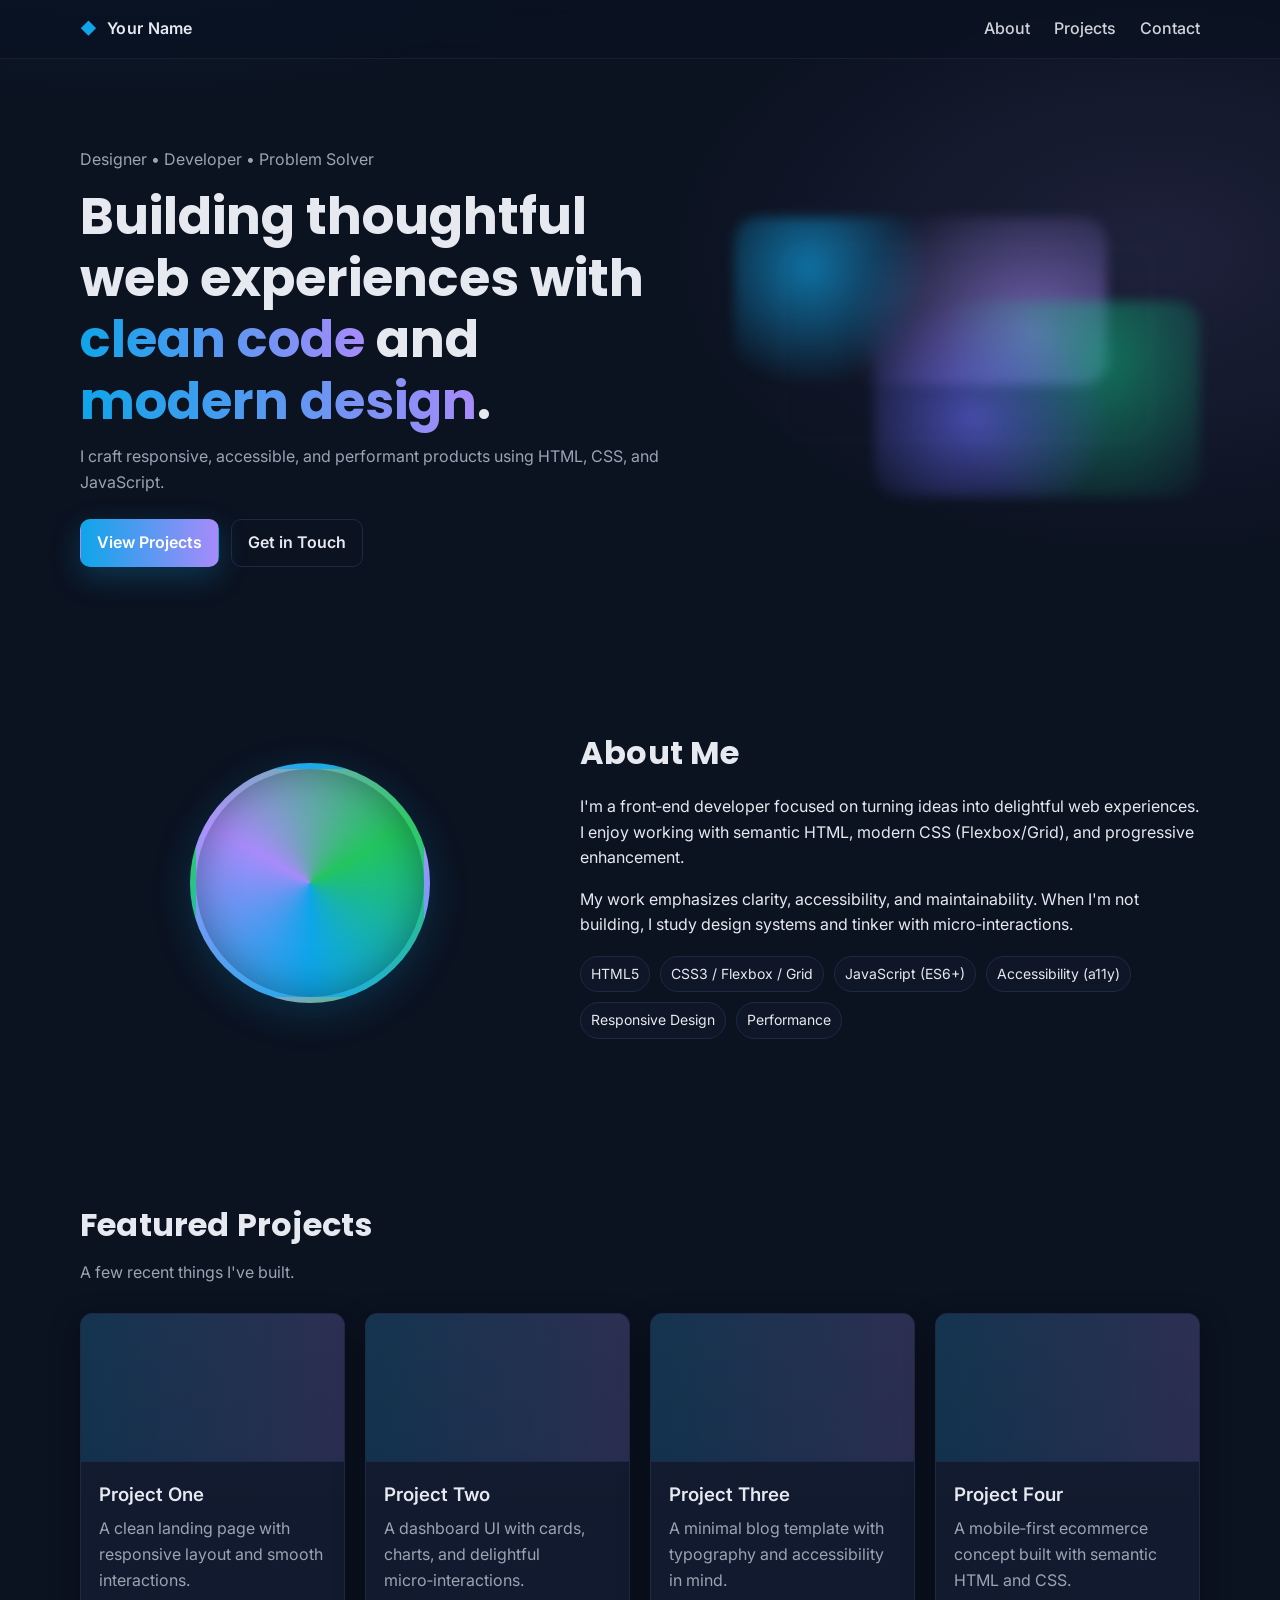
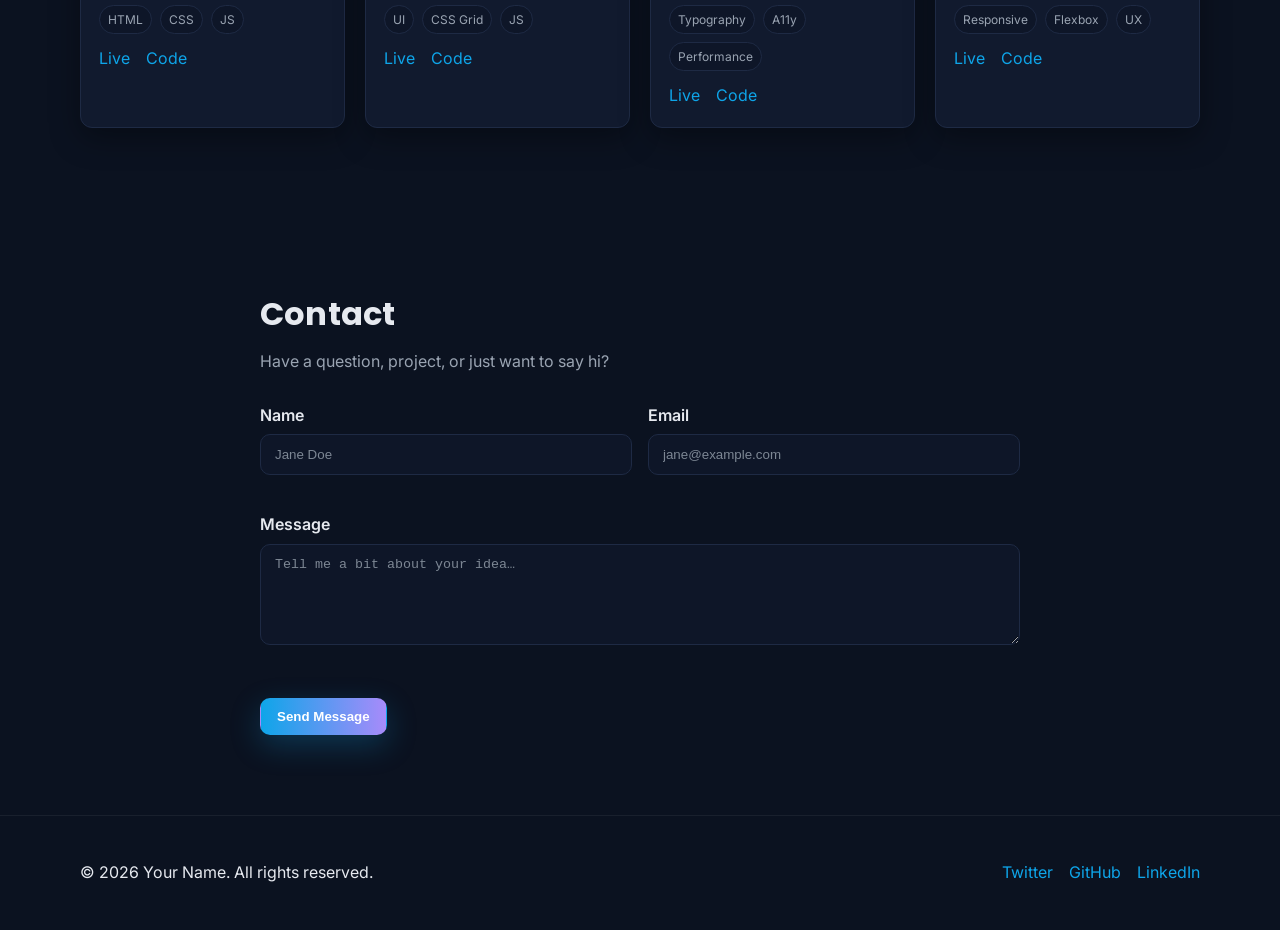
==== index.html @ e736ab3b "Create responsive portfolio website with HTML, CSS, and JavaScript Co-authored-by: rohithkumar5413 <" ====
<!DOCTYPE html>
<html lang="en">
<head>
  <meta charset="utf-8" />
  <meta name="viewport" content="width=device-width, initial-scale=1" />
  <meta name="description" content="Modern responsive portfolio website" />
  <meta name="theme-color" content="#0ea5e9" />
  <title>My Portfolio</title>
  
  <!-- Google Fonts -->
  <link rel="preconnect" href="https://fonts.googleapis.com">
  <link rel="preconnect" href="https://fonts.gstatic.com" crossorigin>
  <link href="https://fonts.googleapis.com/css2?family=Inter:wght@400;500;600;700&family=Poppins:wght@600;700&display=swap" rel="stylesheet">

  <link rel="stylesheet" href="./styles.css" />
</head>
<body>
  <a class="skip-link" href="#main">Skip to content</a>

  <header class="site-header" id="top">
    <div class="container nav-container">
      <a href="#top" class="brand" aria-label="Homepage">
        <span class="brand-mark" aria-hidden="true">◆</span>
        <span class="brand-text">Your Name</span>
      </a>

      <button class="nav-toggle" aria-controls="primary-navigation" aria-expanded="false" aria-label="Toggle navigation">
        <span class="bar" aria-hidden="true"></span>
        <span class="bar" aria-hidden="true"></span>
        <span class="bar" aria-hidden="true"></span>
      </button>

      <nav class="primary-nav" aria-label="Primary" id="primary-navigation">
        <ul class="nav-links">
          <li><a href="#about">About</a></li>
          <li><a href="#projects">Projects</a></li>
          <li><a href="#contact">Contact</a></li>
        </ul>
      </nav>
    </div>
  </header>

  <main id="main">
    <!-- Hero -->
    <section class="section hero" id="hero">
      <div class="container hero-inner">
        <div class="hero-content">
          <p class="eyebrow">Designer • Developer • Problem Solver</p>
          <h1 class="hero-title">
            Building thoughtful web experiences with
            <span class="accent">clean code</span> and
            <span class="accent">modern design</span>.
          </h1>
          <p class="hero-subtitle">I craft responsive, accessible, and performant products using HTML, CSS, and JavaScript.</p>
          <div class="hero-cta">
            <a class="btn btn-primary" href="#projects">View Projects</a>
            <a class="btn btn-ghost" href="#contact">Get in Touch</a>
          </div>
        </div>
        <div class="hero-media" aria-hidden="true">
          <div class="shape shape-a"></div>
          <div class="shape shape-b"></div>
          <div class="shape shape-c"></div>
        </div>
      </div>
    </section>

    <!-- About -->
    <section class="section" id="about">
      <div class="container split">
        <div class="about-media" aria-hidden="true">
          <div class="avatar"></div>
        </div>
        <div class="about-content">
          <h2 class="section-title">About Me</h2>
          <p>
            I'm a front‑end developer focused on turning ideas into delightful web
            experiences. I enjoy working with semantic HTML, modern CSS (Flexbox/Grid),
            and progressive enhancement.
          </p>
          <p>
            My work emphasizes clarity, accessibility, and maintainability. When I'm not
            building, I study design systems and tinker with micro‑interactions.
          </p>
          <ul class="skills">
            <li>HTML5</li>
            <li>CSS3 / Flexbox / Grid</li>
            <li>JavaScript (ES6+)</li>
            <li>Accessibility (a11y)</li>
            <li>Responsive Design</li>
            <li>Performance</li>
          </ul>
        </div>
      </div>
    </section>

    <!-- Projects -->
    <section class="section" id="projects">
      <div class="container">
        <h2 class="section-title">Featured Projects</h2>
        <p class="section-lead">A few recent things I've built.</p>
        <div class="projects-grid">
          <article class="card">
            <div class="card-media"></div>
            <div class="card-body">
              <h3 class="card-title">Project One</h3>
              <p class="card-text">A clean landing page with responsive layout and smooth interactions.</p>
              <div class="card-tags">
                <span>HTML</span><span>CSS</span><span>JS</span>
              </div>
              <div class="card-actions">
                <a href="#" class="text-link" aria-label="Project One live demo">Live</a>
                <a href="#" class="text-link" aria-label="Project One source code">Code</a>
              </div>
            </div>
          </article>

          <article class="card">
            <div class="card-media"></div>
            <div class="card-body">
              <h3 class="card-title">Project Two</h3>
              <p class="card-text">A dashboard UI with cards, charts, and delightful micro‑interactions.</p>
              <div class="card-tags">
                <span>UI</span><span>CSS Grid</span><span>JS</span>
              </div>
              <div class="card-actions">
                <a href="#" class="text-link" aria-label="Project Two live demo">Live</a>
                <a href="#" class="text-link" aria-label="Project Two source code">Code</a>
              </div>
            </div>
          </article>

          <article class="card">
            <div class="card-media"></div>
            <div class="card-body">
              <h3 class="card-title">Project Three</h3>
              <p class="card-text">A minimal blog template with typography and accessibility in mind.</p>
              <div class="card-tags">
                <span>Typography</span><span>A11y</span><span>Performance</span>
              </div>
              <div class="card-actions">
                <a href="#" class="text-link" aria-label="Project Three live demo">Live</a>
                <a href="#" class="text-link" aria-label="Project Three source code">Code</a>
              </div>
            </div>
          </article>

          <article class="card">
            <div class="card-media"></div>
            <div class="card-body">
              <h3 class="card-title">Project Four</h3>
              <p class="card-text">A mobile‑first ecommerce concept built with semantic HTML and CSS.</p>
              <div class="card-tags">
                <span>Responsive</span><span>Flexbox</span><span>UX</span>
              </div>
              <div class="card-actions">
                <a href="#" class="text-link" aria-label="Project Four live demo">Live</a>
                <a href="#" class="text-link" aria-label="Project Four source code">Code</a>
              </div>
            </div>
          </article>
        </div>
      </div>
    </section>

    <!-- Contact -->
    <section class="section" id="contact">
      <div class="container narrow">
        <h2 class="section-title">Contact</h2>
        <p class="section-lead">Have a question, project, or just want to say hi?</p>
        <form id="contact-form" novalidate>
          <div class="form-grid">
            <div class="form-field">
              <label for="name">Name</label>
              <input id="name" name="name" type="text" placeholder="Jane Doe" autocomplete="name" required />
              <p class="input-hint" data-for="name"></p>
            </div>
            <div class="form-field">
              <label for="email">Email</label>
              <input id="email" name="email" type="email" placeholder="jane@example.com" autocomplete="email" required />
              <p class="input-hint" data-for="email"></p>
            </div>
          </div>
          <div class="form-field">
            <label for="message">Message</label>
            <textarea id="message" name="message" rows="5" placeholder="Tell me a bit about your idea…" required></textarea>
            <p class="input-hint" data-for="message"></p>
          </div>
          <div class="form-actions">
            <button class="btn btn-primary" type="submit">Send Message</button>
            <span class="form-status" role="status" aria-live="polite"></span>
          </div>
        </form>
      </div>
    </section>
  </main>

  <footer class="site-footer">
    <div class="container footer-inner">
      <p>© <span id="year"></span> Your Name. All rights reserved.</p>
      <div class="social">
        <a href="#" aria-label="Twitter" class="text-link">Twitter</a>
        <a href="#" aria-label="GitHub" class="text-link">GitHub</a>
        <a href="#" aria-label="LinkedIn" class="text-link">LinkedIn</a>
      </div>
    </div>
  </footer>

  <script src="./script.js"></script>
</body>
</html>
---- styles.css ----
:root {
  --bg: #0b1220;
  --panel: #0e1628;
  --text: #e6e9ef;
  --muted: #9aa4b2;
  --accent: #0ea5e9;
  --accent-2: #a78bfa;
  --ring: rgba(14, 165, 233, 0.55);
  --card: #111a2e;
  --border: #1e2a44;
  --radius: 12px;
  --shadow: 0 10px 30px rgba(0, 0, 0, 0.35);
}

* {
  box-sizing: border-box;
}

html, body {
  margin: 0;
  padding: 0;
}

html {
  scroll-behavior: smooth;
}

body {
  font-family: "Inter", system-ui, -apple-system, Segoe UI, Roboto, Ubuntu, Cantarell, Noto Sans, Helvetica, Arial, "Apple Color Emoji", "Segoe UI Emoji";
  color: var(--text);
  background: radial-gradient(1200px 600px at 10% -10%, rgba(14,165,233,0.15), transparent 60%),
              radial-gradient(800px 500px at 90% 10%, rgba(167,139,250,0.12), transparent 60%),
              var(--bg);
  line-height: 1.6;
  -webkit-font-smoothing: antialiased;
  -moz-osx-font-smoothing: grayscale;
}

img, svg, video {
  max-width: 100%;
  height: auto;
  display: block;
}

.container {
  width: min(1120px, 92%);
  margin-inline: auto;
}

.narrow {
  width: min(760px, 92%);
}

.section {
  padding: 80px 0;
}

.section-title {
  font-family: "Poppins", system-ui, -apple-system, Segoe UI, Roboto, Ubuntu, Cantarell, Noto Sans, Helvetica, Arial;
  font-weight: 700;
  letter-spacing: 0.2px;
  font-size: clamp(1.5rem, 1.2rem + 1vw, 2rem);
  margin: 0 0 10px 0;
}

.section-lead {
  color: var(--muted);
  margin: 0 0 28px 0;
}

/* Accessibility helpers */
.skip-link {
  position: absolute;
  left: -9999px;
  top: auto;
  width: 1px;
  height: 1px;
  overflow: hidden;
}
.skip-link:focus {
  position: fixed;
  left: 20px;
  top: 20px;
  width: auto;
  height: auto;
  padding: 10px 14px;
  background: var(--panel);
  color: var(--text);
  border: 1px solid var(--border);
  border-radius: 8px;
  box-shadow: var(--shadow);
  z-index: 1000;
}

/* Header / Nav */
.site-header {
  position: sticky;
  top: 0;
  z-index: 999;
  backdrop-filter: saturate(1.2) blur(8px);
  background: rgba(11, 18, 32, 0.7);
  border-bottom: 1px solid rgba(255,255,255,0.06);
}

.nav-container {
  display: flex;
  align-items: center;
  justify-content: space-between;
  padding: 16px 0;
}

.brand {
  display: inline-flex;
  align-items: center;
  gap: 10px;
  color: var(--text);
  text-decoration: none;
  font-weight: 600;
}

.brand-mark {
  color: var(--accent);
}

.brand-text {
  letter-spacing: 0.3px;
}

.primary-nav {
  display: contents; /* keep UL semantics but control with media query */
}

.nav-links {
  display: flex;
  gap: 24px;
  list-style: none;
  margin: 0;
  padding: 0;
}

.nav-links a {
  color: var(--text);
  text-decoration: none;
  font-weight: 500;
  opacity: 0.9;
}

.nav-links a:hover,
.nav-links a:focus {
  color: white;
}

.nav-toggle {
  display: none;
  width: 42px;
  height: 42px;
  border-radius: 10px;
  border: 1px solid var(--border);
  background: var(--panel);
  color: var(--text);
  align-items: center;
  justify-content: center;
  padding: 10px;
}

.nav-toggle .bar {
  display: block;
  width: 100%;
  height: 2px;
  background: var(--text);
  margin: 4px 0;
  border-radius: 2px;
}

/* Hero */
.hero {
  padding-top: 88px;
}

.hero-inner {
  display: flex;
  align-items: center;
  justify-content: space-between;
  gap: 48px;
}

.hero-content {
  flex: 1 1 560px;
}

.eyebrow {
  color: var(--muted);
  margin: 0 0 14px 0;
}

.hero-title {
  font-family: "Poppins", system-ui, -apple-system, Segoe UI, Roboto, Ubuntu, Cantarell, Noto Sans, Helvetica, Arial;
  font-weight: 700;
  line-height: 1.2;
  font-size: clamp(2rem, 1.4rem + 2.4vw, 3.2rem);
  margin: 0 0 12px 0;
}

.accent {
  background: linear-gradient(90deg, var(--accent), var(--accent-2));
  -webkit-background-clip: text;
  background-clip: text;
  color: transparent;
}

.hero-subtitle {
  color: var(--muted);
  margin: 0 0 24px 0;
}

.hero-cta {
  display: flex;
  gap: 12px;
  flex-wrap: wrap;
}

.hero-media {
  flex: 1 1 420px;
  min-height: 280px;
  position: relative;
}

.shape {
  position: absolute;
  border-radius: 24px;
  filter: blur(6px);
  opacity: 0.9;
}

.shape-a {
  inset: 0 20% 40% 0;
  background: radial-gradient(120px 120px at 20% 30%, rgba(14,165,233,0.7), transparent),
              radial-gradient(180px 160px at 80% 70%, rgba(167,139,250,0.7), transparent);
}

.shape-b {
  inset: 30% 0 0 30%;
  background: radial-gradient(140px 120px at 30% 60%, rgba(99,102,241,0.7), transparent),
              radial-gradient(160px 180px at 70% 30%, rgba(16,185,129,0.6), transparent);
}

.shape-c {
  inset: 10% 10% 20% 10%;
  border: 2px solid rgba(255,255,255,0.06);
}

/* Split layout */
.split {
  display: flex;
  align-items: center;
  gap: 40px;
}

.about-media {
  flex: 1 1 360px;
}

.about-content {
  flex: 1 1 520px;
}

.avatar {
  width: 240px;
  height: 240px;
  border-radius: 50%;
  margin: 0 auto;
  background: conic-gradient(from 180deg at 50% 50%, var(--accent) 0deg, var(--accent-2) 120deg, #22c55e 240deg, var(--accent) 360deg);
  box-shadow: 0 10px 40px rgba(14,165,233,0.2), inset 0 0 40px rgba(0,0,0,0.35);
  border: 6px solid rgba(255,255,255,0.06);
}

.skills {
  display: flex;
  gap: 10px;
  flex-wrap: wrap;
  list-style: none;
  padding: 0;
  margin: 18px 0 0 0;
}

.skills li {
  padding: 6px 10px;
  border-radius: 999px;
  border: 1px solid var(--border);
  background: var(--panel);
  color: var(--text);
  font-size: 14px;
}

/* Projects */
.projects-grid {
  display: grid;
  grid-template-columns: repeat(auto-fit, minmax(260px, 1fr));
  gap: 20px;
}

.card {
  background: linear-gradient(180deg, rgba(255,255,255,0.02), transparent 50%), var(--card);
  border: 1px solid var(--border);
  border-radius: var(--radius);
  overflow: hidden;
  box-shadow: var(--shadow);
  transition: transform 160ms ease, box-shadow 160ms ease, border-color 160ms ease;
}

.card:hover {
  transform: translateY(-4px);
  border-color: rgba(255,255,255,0.16);
  box-shadow: 0 14px 40px rgba(0,0,0,0.45);
}

.card-media {
  aspect-ratio: 16 / 9;
  background: linear-gradient(90deg, rgba(14,165,233,0.16), rgba(167,139,250,0.16));
  border-bottom: 1px solid var(--border);
}

.card-body {
  padding: 18px;
}

.card-title {
  margin: 0 0 6px 0;
  font-weight: 600;
}

.card-text {
  margin: 0 0 12px 0;
  color: var(--muted);
}

.card-tags {
  display: flex;
  gap: 8px;
  flex-wrap: wrap;
  margin-bottom: 12px;
}

.card-tags span {
  background: var(--panel);
  border: 1px solid var(--border);
  border-radius: 999px;
  padding: 4px 8px;
  font-size: 12px;
  color: var(--muted);
}

.card-actions {
  display: flex;
  gap: 16px;
}

/* Buttons / Links */
.btn {
  display: inline-flex;
  align-items: center;
  justify-content: center;
  gap: 8px;
  padding: 10px 16px;
  border-radius: 10px;
  text-decoration: none;
  font-weight: 600;
  border: 1px solid transparent;
}

.btn-primary {
  color: white;
  background: linear-gradient(90deg, var(--accent), var(--accent-2));
  box-shadow: 0 10px 30px rgba(14,165,233,0.25);
}

.btn-primary:hover,
.btn-primary:focus {
  filter: brightness(1.08);
}

.btn-ghost {
  color: var(--text);
  background: transparent;
  border-color: var(--border);
}

.btn-ghost:hover,
.btn-ghost:focus {
  border-color: rgba(255,255,255,0.18);
}

.text-link {
  color: var(--accent);
  text-decoration: none;
}

.text-link:hover,
.text-link:focus {
  text-decoration: underline;
}

/* Contact form */
.form-grid {
  display: grid;
  grid-template-columns: 1fr 1fr;
  gap: 16px;
}

.form-field {
  display: flex;
  flex-direction: column;
}

label {
  font-weight: 600;
  margin-bottom: 6px;
}

input, textarea {
  background: var(--panel);
  color: var(--text);
  border: 1px solid var(--border);
  border-radius: 10px;
  padding: 12px 14px;
  outline: none;
}

input::placeholder, textarea::placeholder {
  color: #7d8794;
}

input:focus, textarea:focus {
  border-color: var(--ring);
  box-shadow: 0 0 0 3px var(--ring);
}

.input-hint {
  min-height: 18px;
  margin-top: 6px;
  font-size: 13px;
  color: #ef9a9a;
}

.form-actions {
  display: flex;
  align-items: center;
  gap: 14px;
  margin-top: 16px;
}

.form-status {
  min-height: 22px;
  color: var(--muted);
}

/* Footer */
.site-footer {
  border-top: 1px solid rgba(255,255,255,0.06);
  padding: 28px 0;
}

.footer-inner {
  display: flex;
  align-items: center;
  justify-content: space-between;
}

.social {
  display: flex;
  gap: 16px;
}

/* Responsive */
@media (max-width: 960px) {
  .hero-inner {
    flex-direction: column-reverse;
    text-align: center;
  }
  .hero-cta {
    justify-content: center;
  }
  .split {
    flex-direction: column;
  }
}

@media (max-width: 760px) {
  .nav-toggle {
    display: inline-flex;
  }

  .primary-nav {
    position: fixed;
    inset: 64px 12px auto 12px;
    background: var(--panel);
    border: 1px solid var(--border);
    border-radius: 12px;
    box-shadow: var(--shadow);
    transform-origin: top right;
    transform: scale(0.98);
    opacity: 0;
    visibility: hidden;
    transition: opacity 140ms ease, transform 140ms ease, visibility 140ms ease;
  }

  .primary-nav.open {
    opacity: 1;
    visibility: visible;
    transform: scale(1);
  }

  .nav-links {
    flex-direction: column;
    padding: 12px;
  }

  .form-grid {
    grid-template-columns: 1fr;
  }

  .footer-inner {
    flex-direction: column;
    gap: 10px;
    text-align: center;
  }
}
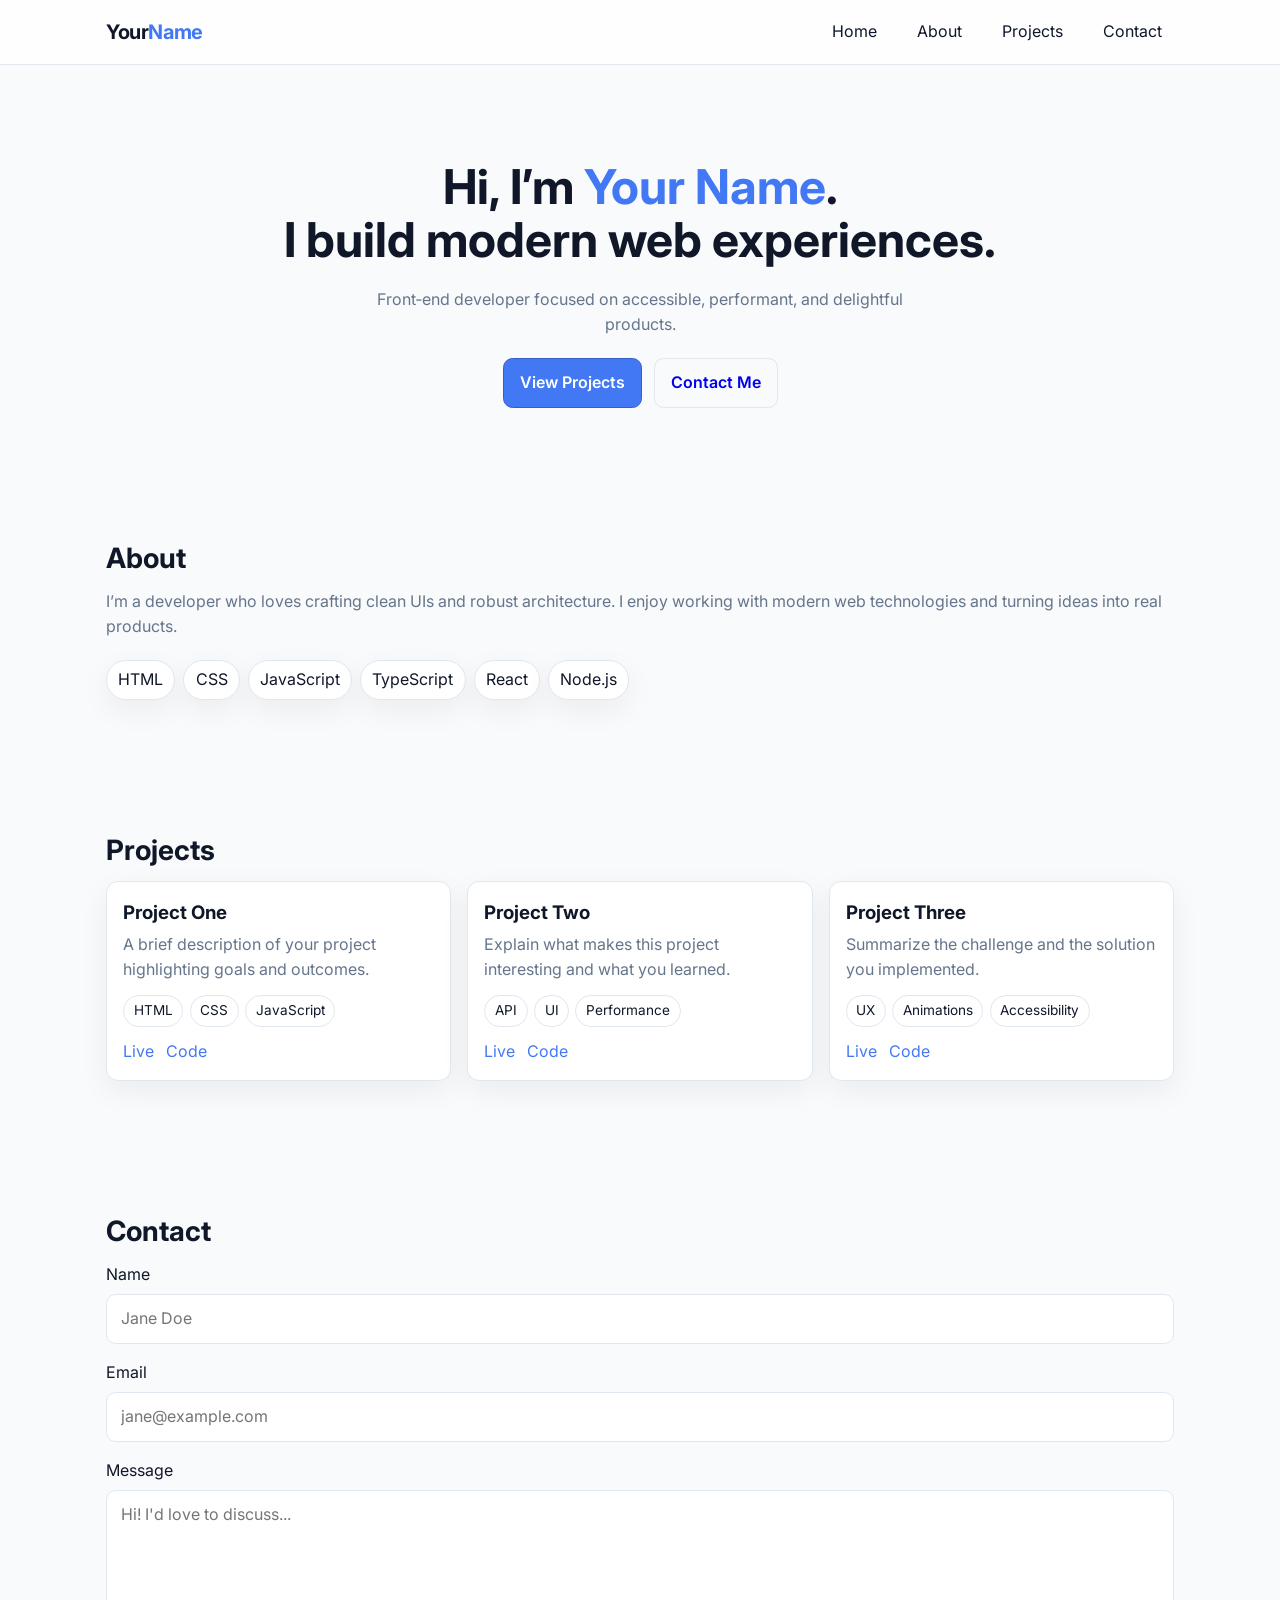
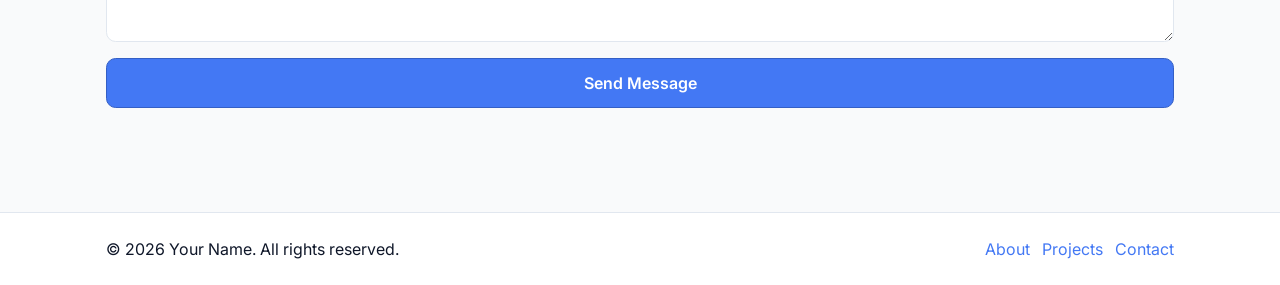
==== commit e9ce3d9c: "Create initial portfolio website with responsive design and interactive features Co-authored-by: roh" ====
--- a/index.html
+++ b/index.html
@@ -1,195 +1,137 @@
 <!DOCTYPE html>
 <html lang="en">
 <head>
-  <meta charset="utf-8" />
-  <meta name="viewport" content="width=device-width, initial-scale=1" />
-  <meta name="description" content="Modern responsive portfolio website" />
-  <meta name="theme-color" content="#0ea5e9" />
-  <title>My Portfolio</title>
-  
-  <!-- Google Fonts -->
+  <meta charset="utf-8">
+  <meta name="viewport" content="width=device-width, initial-scale=1">
+  <meta name="description" content="Personal portfolio of Your Name — web developer/designer. Projects, about, and contact.">
+  <title>Your Name — Portfolio</title>
   <link rel="preconnect" href="https://fonts.googleapis.com">
   <link rel="preconnect" href="https://fonts.gstatic.com" crossorigin>
-  <link href="https://fonts.googleapis.com/css2?family=Inter:wght@400;500;600;700&family=Poppins:wght@600;700&display=swap" rel="stylesheet">
-
-  <link rel="stylesheet" href="./styles.css" />
+  <link href="https://fonts.googleapis.com/css2?family=Inter:wght@400;500;600;700&display=swap" rel="stylesheet">
+  <link rel="stylesheet" href="./styles.css">
 </head>
 <body>
-  <a class="skip-link" href="#main">Skip to content</a>
+  <a class="skip-link" href="#home">Skip to content</a>
 
-  <header class="site-header" id="top">
-    <div class="container nav-container">
-      <a href="#top" class="brand" aria-label="Homepage">
-        <span class="brand-mark" aria-hidden="true">◆</span>
-        <span class="brand-text">Your Name</span>
-      </a>
+  <header class="site-header">
+    <div class="container header-inner">
+      <a href="#home" class="brand">Your<span>Name</span></a>
 
-      <button class="nav-toggle" aria-controls="primary-navigation" aria-expanded="false" aria-label="Toggle navigation">
-        <span class="bar" aria-hidden="true"></span>
-        <span class="bar" aria-hidden="true"></span>
-        <span class="bar" aria-hidden="true"></span>
+      <button class="menu-toggle" aria-controls="site-nav" aria-expanded="false" aria-label="Toggle navigation">
+        <span class="menu-icon">☰</span>
       </button>
 
-      <nav class="primary-nav" aria-label="Primary" id="primary-navigation">
-        <ul class="nav-links">
-          <li><a href="#about">About</a></li>
-          <li><a href="#projects">Projects</a></li>
-          <li><a href="#contact">Contact</a></li>
+      <nav id="site-nav" class="site-nav" aria-label="Primary">
+        <ul class="nav-list">
+          <li><a class="nav-link" href="#home">Home</a></li>
+          <li><a class="nav-link" href="#about">About</a></li>
+          <li><a class="nav-link" href="#projects">Projects</a></li>
+          <li><a class="nav-link" href="#contact">Contact</a></li>
         </ul>
       </nav>
     </div>
   </header>
 
-  <main id="main">
-    <!-- Hero -->
-    <section class="section hero" id="hero">
+  <main id="home">
+    <section class="hero" aria-labelledby="hero-title">
       <div class="container hero-inner">
-        <div class="hero-content">
-          <p class="eyebrow">Designer • Developer • Problem Solver</p>
-          <h1 class="hero-title">
-            Building thoughtful web experiences with
-            <span class="accent">clean code</span> and
-            <span class="accent">modern design</span>.
-          </h1>
-          <p class="hero-subtitle">I craft responsive, accessible, and performant products using HTML, CSS, and JavaScript.</p>
-          <div class="hero-cta">
-            <a class="btn btn-primary" href="#projects">View Projects</a>
-            <a class="btn btn-ghost" href="#contact">Get in Touch</a>
-          </div>
-        </div>
-        <div class="hero-media" aria-hidden="true">
-          <div class="shape shape-a"></div>
-          <div class="shape shape-b"></div>
-          <div class="shape shape-c"></div>
+        <h1 id="hero-title" class="hero-title">Hi, I’m <span class="accent">Your Name</span>.<br> I build modern web experiences.</h1>
+        <p class="hero-subtitle">Front‑end developer focused on accessible, performant, and delightful products.</p>
+        <div class="hero-actions">
+          <a class="btn btn-primary" href="#projects">View Projects</a>
+          <a class="btn btn-ghost" href="#contact">Contact Me</a>
         </div>
       </div>
     </section>
 
-    <!-- About -->
-    <section class="section" id="about">
-      <div class="container split">
-        <div class="about-media" aria-hidden="true">
-          <div class="avatar"></div>
-        </div>
-        <div class="about-content">
-          <h2 class="section-title">About Me</h2>
-          <p>
-            I'm a front‑end developer focused on turning ideas into delightful web
-            experiences. I enjoy working with semantic HTML, modern CSS (Flexbox/Grid),
-            and progressive enhancement.
-          </p>
-          <p>
-            My work emphasizes clarity, accessibility, and maintainability. When I'm not
-            building, I study design systems and tinker with micro‑interactions.
-          </p>
-          <ul class="skills">
-            <li>HTML5</li>
-            <li>CSS3 / Flexbox / Grid</li>
-            <li>JavaScript (ES6+)</li>
-            <li>Accessibility (a11y)</li>
-            <li>Responsive Design</li>
-            <li>Performance</li>
-          </ul>
-        </div>
+    <section id="about" class="section" aria-labelledby="about-title">
+      <div class="container">
+        <h2 id="about-title" class="section-title">About</h2>
+        <p class="section-text">I’m a developer who loves crafting clean UIs and robust architecture. I enjoy working with modern web technologies and turning ideas into real products.</p>
+        <ul class="skills-list">
+          <li class="chip">HTML</li>
+          <li class="chip">CSS</li>
+          <li class="chip">JavaScript</li>
+          <li class="chip">TypeScript</li>
+          <li class="chip">React</li>
+          <li class="chip">Node.js</li>
+        </ul>
       </div>
     </section>
 
-    <!-- Projects -->
-    <section class="section" id="projects">
+    <section id="projects" class="section" aria-labelledby="projects-title">
       <div class="container">
-        <h2 class="section-title">Featured Projects</h2>
-        <p class="section-lead">A few recent things I've built.</p>
-        <div class="projects-grid">
-          <article class="card">
-            <div class="card-media"></div>
-            <div class="card-body">
-              <h3 class="card-title">Project One</h3>
-              <p class="card-text">A clean landing page with responsive layout and smooth interactions.</p>
-              <div class="card-tags">
-                <span>HTML</span><span>CSS</span><span>JS</span>
-              </div>
-              <div class="card-actions">
-                <a href="#" class="text-link" aria-label="Project One live demo">Live</a>
-                <a href="#" class="text-link" aria-label="Project One source code">Code</a>
-              </div>
+        <h2 id="projects-title" class="section-title">Projects</h2>
+        <div class="projects">
+          <article class="project-card">
+            <div class="project-body">
+              <h3 class="project-title">Project One</h3>
+              <p class="project-desc">A brief description of your project highlighting goals and outcomes.</p>
+              <ul class="project-tags">
+                <li>HTML</li>
+                <li>CSS</li>
+                <li>JavaScript</li>
+              </ul>
+            </div>
+            <div class="project-actions">
+              <a class="link" href="#" target="_blank" rel="noopener">Live</a>
+              <a class="link" href="#" target="_blank" rel="noopener">Code</a>
             </div>
           </article>
 
-          <article class="card">
-            <div class="card-media"></div>
-            <div class="card-body">
-              <h3 class="card-title">Project Two</h3>
-              <p class="card-text">A dashboard UI with cards, charts, and delightful micro‑interactions.</p>
-              <div class="card-tags">
-                <span>UI</span><span>CSS Grid</span><span>JS</span>
-              </div>
-              <div class="card-actions">
-                <a href="#" class="text-link" aria-label="Project Two live demo">Live</a>
-                <a href="#" class="text-link" aria-label="Project Two source code">Code</a>
-              </div>
+          <article class="project-card">
+            <div class="project-body">
+              <h3 class="project-title">Project Two</h3>
+              <p class="project-desc">Explain what makes this project interesting and what you learned.</p>
+              <ul class="project-tags">
+                <li>API</li>
+                <li>UI</li>
+                <li>Performance</li>
+              </ul>
+            </div>
+            <div class="project-actions">
+              <a class="link" href="#" target="_blank" rel="noopener">Live</a>
+              <a class="link" href="#" target="_blank" rel="noopener">Code</a>
             </div>
           </article>
 
-          <article class="card">
-            <div class="card-media"></div>
-            <div class="card-body">
-              <h3 class="card-title">Project Three</h3>
-              <p class="card-text">A minimal blog template with typography and accessibility in mind.</p>
-              <div class="card-tags">
-                <span>Typography</span><span>A11y</span><span>Performance</span>
-              </div>
-              <div class="card-actions">
-                <a href="#" class="text-link" aria-label="Project Three live demo">Live</a>
-                <a href="#" class="text-link" aria-label="Project Three source code">Code</a>
-              </div>
+          <article class="project-card">
+            <div class="project-body">
+              <h3 class="project-title">Project Three</h3>
+              <p class="project-desc">Summarize the challenge and the solution you implemented.</p>
+              <ul class="project-tags">
+                <li>UX</li>
+                <li>Animations</li>
+                <li>Accessibility</li>
+              </ul>
             </div>
-          </article>
-
-          <article class="card">
-            <div class="card-media"></div>
-            <div class="card-body">
-              <h3 class="card-title">Project Four</h3>
-              <p class="card-text">A mobile‑first ecommerce concept built with semantic HTML and CSS.</p>
-              <div class="card-tags">
-                <span>Responsive</span><span>Flexbox</span><span>UX</span>
-              </div>
-              <div class="card-actions">
-                <a href="#" class="text-link" aria-label="Project Four live demo">Live</a>
-                <a href="#" class="text-link" aria-label="Project Four source code">Code</a>
-              </div>
+            <div class="project-actions">
+              <a class="link" href="#" target="_blank" rel="noopener">Live</a>
+              <a class="link" href="#" target="_blank" rel="noopener">Code</a>
             </div>
           </article>
         </div>
       </div>
     </section>
 
-    <!-- Contact -->
-    <section class="section" id="contact">
-      <div class="container narrow">
-        <h2 class="section-title">Contact</h2>
-        <p class="section-lead">Have a question, project, or just want to say hi?</p>
-        <form id="contact-form" novalidate>
-          <div class="form-grid">
-            <div class="form-field">
-              <label for="name">Name</label>
-              <input id="name" name="name" type="text" placeholder="Jane Doe" autocomplete="name" required />
-              <p class="input-hint" data-for="name"></p>
-            </div>
-            <div class="form-field">
-              <label for="email">Email</label>
-              <input id="email" name="email" type="email" placeholder="jane@example.com" autocomplete="email" required />
-              <p class="input-hint" data-for="email"></p>
-            </div>
+    <section id="contact" class="section" aria-labelledby="contact-title">
+      <div class="container">
+        <h2 id="contact-title" class="section-title">Contact</h2>
+        <form id="contact-form" class="contact-form" novalidate>
+          <div class="form-field">
+            <label for="name">Name</label>
+            <input id="name" name="name" type="text" placeholder="Jane Doe" required>
+          </div>
+          <div class="form-field">
+            <label for="email">Email</label>
+            <input id="email" name="email" type="email" placeholder="jane@example.com" required>
           </div>
           <div class="form-field">
             <label for="message">Message</label>
-            <textarea id="message" name="message" rows="5" placeholder="Tell me a bit about your idea…" required></textarea>
-            <p class="input-hint" data-for="message"></p>
+            <textarea id="message" name="message" rows="5" placeholder="Hi! I'd love to discuss..." required></textarea>
           </div>
-          <div class="form-actions">
-            <button class="btn btn-primary" type="submit">Send Message</button>
-            <span class="form-status" role="status" aria-live="polite"></span>
-          </div>
+          <button class="btn btn-primary" type="submit">Send Message</button>
+          <p id="form-status" class="form-status" role="status" aria-live="polite"></p>
         </form>
       </div>
     </section>
@@ -198,10 +140,10 @@
   <footer class="site-footer">
     <div class="container footer-inner">
       <p>© <span id="year"></span> Your Name. All rights reserved.</p>
-      <div class="social">
-        <a href="#" aria-label="Twitter" class="text-link">Twitter</a>
-        <a href="#" aria-label="GitHub" class="text-link">GitHub</a>
-        <a href="#" aria-label="LinkedIn" class="text-link">LinkedIn</a>
+      <div class="footer-links">
+        <a class="link" href="#about">About</a>
+        <a class="link" href="#projects">Projects</a>
+        <a class="link" href="#contact">Contact</a>
       </div>
     </div>
   </footer>
--- a/styles.css
+++ b/styles.css
@@ -1,527 +1,371 @@
 :root {
-  --bg: #0b1220;
-  --panel: #0e1628;
-  --text: #e6e9ef;
-  --muted: #9aa4b2;
-  --accent: #0ea5e9;
-  --accent-2: #a78bfa;
-  --ring: rgba(14, 165, 233, 0.55);
-  --card: #111a2e;
-  --border: #1e2a44;
-  --radius: 12px;
-  --shadow: 0 10px 30px rgba(0, 0, 0, 0.35);
+  --background-color: hsl(210 20% 98%);
+  --surface-color: hsl(0 0% 100%);
+  --text-color: hsl(222 47% 11%);
+  --muted-text: hsl(215 16% 47%);
+  --border-color: hsl(214 32% 91%);
+  --primary: hsl(222 89% 61%);
+  --primary-contrast: hsl(0 0% 100%);
+  --shadow-1: 0 10px 30px rgba(2, 8, 23, 0.06);
+  --header-height: 64px;
 }
 
 * {
   box-sizing: border-box;
 }
 
-html, body {
-  margin: 0;
-  padding: 0;
-}
-
-html {
+html:focus-within {
   scroll-behavior: smooth;
 }
 
+@media (prefers-reduced-motion: reduce) {
+  html:focus-within {
+    scroll-behavior: auto;
+  }
+}
+
 body {
-  font-family: "Inter", system-ui, -apple-system, Segoe UI, Roboto, Ubuntu, Cantarell, Noto Sans, Helvetica, Arial, "Apple Color Emoji", "Segoe UI Emoji";
-  color: var(--text);
-  background: radial-gradient(1200px 600px at 10% -10%, rgba(14,165,233,0.15), transparent 60%),
-              radial-gradient(800px 500px at 90% 10%, rgba(167,139,250,0.12), transparent 60%),
-              var(--bg);
+  margin: 0;
+  font-family: "Inter", system-ui, -apple-system, Segoe UI, Roboto, Helvetica, Arial, "Apple Color Emoji", "Segoe UI Emoji";
+  color: var(--text-color);
+  background: var(--background-color);
   line-height: 1.6;
   -webkit-font-smoothing: antialiased;
   -moz-osx-font-smoothing: grayscale;
 }
 
-img, svg, video {
+img, svg, video, canvas, audio, iframe, embed, object {
+  display: block;
   max-width: 100%;
-  height: auto;
-  display: block;
+}
+
+input, button, textarea, select {
+  font: inherit;
+  color: inherit;
 }
 
 .container {
-  width: min(1120px, 92%);
-  margin-inline: auto;
-}
-
-.narrow {
-  width: min(760px, 92%);
-}
-
-.section {
-  padding: 80px 0;
-}
-
-.section-title {
-  font-family: "Poppins", system-ui, -apple-system, Segoe UI, Roboto, Ubuntu, Cantarell, Noto Sans, Helvetica, Arial;
-  font-weight: 700;
-  letter-spacing: 0.2px;
-  font-size: clamp(1.5rem, 1.2rem + 1vw, 2rem);
-  margin: 0 0 10px 0;
-}
-
-.section-lead {
-  color: var(--muted);
-  margin: 0 0 28px 0;
-}
-
-/* Accessibility helpers */
+  max-width: 1100px;
+  padding: 0 1rem;
+  margin: 0 auto;
+}
+
 .skip-link {
   position: absolute;
-  left: -9999px;
-  top: auto;
-  width: 1px;
-  height: 1px;
-  overflow: hidden;
-}
+  left: -999px;
+  top: -999px;
+}
+
 .skip-link:focus {
-  position: fixed;
-  left: 20px;
-  top: 20px;
-  width: auto;
-  height: auto;
-  padding: 10px 14px;
-  background: var(--panel);
-  color: var(--text);
-  border: 1px solid var(--border);
-  border-radius: 8px;
-  box-shadow: var(--shadow);
-  z-index: 1000;
-}
-
-/* Header / Nav */
+  left: 1rem;
+  top: 1rem;
+  background: var(--surface-color);
+  color: var(--text-color);
+  padding: 0.5rem 0.75rem;
+  border-radius: 0.5rem;
+  box-shadow: var(--shadow-1);
+}
+
 .site-header {
   position: sticky;
   top: 0;
-  z-index: 999;
-  backdrop-filter: saturate(1.2) blur(8px);
-  background: rgba(11, 18, 32, 0.7);
-  border-bottom: 1px solid rgba(255,255,255,0.06);
-}
-
-.nav-container {
+  z-index: 1000;
+  background: rgba(255, 255, 255, 0.8);
+  backdrop-filter: saturate(180%) blur(12px);
+  border-bottom: 1px solid var(--border-color);
+}
+
+.header-inner {
+  height: var(--header-height);
   display: flex;
   align-items: center;
   justify-content: space-between;
-  padding: 16px 0;
+  gap: 1rem;
 }
 
 .brand {
-  display: inline-flex;
-  align-items: center;
-  gap: 10px;
-  color: var(--text);
+  font-weight: 700;
+  letter-spacing: -0.02em;
+  color: var(--text-color);
   text-decoration: none;
-  font-weight: 600;
-}
-
-.brand-mark {
-  color: var(--accent);
-}
-
-.brand-text {
-  letter-spacing: 0.3px;
-}
-
-.primary-nav {
-  display: contents; /* keep UL semantics but control with media query */
-}
-
-.nav-links {
-  display: flex;
-  gap: 24px;
+  font-size: 1.25rem;
+}
+
+.brand span {
+  color: var(--primary);
+}
+
+.menu-toggle {
+  display: none;
+  border: 1px solid var(--border-color);
+  background: var(--surface-color);
+  color: var(--text-color);
+  border-radius: 0.5rem;
+  padding: 0.5rem 0.75rem;
+}
+
+.site-nav {
+  display: flex;
+  align-items: center;
+}
+
+.nav-list {
   list-style: none;
+  display: flex;
+  align-items: center;
+  gap: 1rem;
   margin: 0;
   padding: 0;
 }
 
-.nav-links a {
-  color: var(--text);
+.nav-link {
   text-decoration: none;
-  font-weight: 500;
-  opacity: 0.9;
-}
-
-.nav-links a:hover,
-.nav-links a:focus {
-  color: white;
-}
-
-.nav-toggle {
-  display: none;
-  width: 42px;
-  height: 42px;
-  border-radius: 10px;
-  border: 1px solid var(--border);
-  background: var(--panel);
-  color: var(--text);
-  align-items: center;
+  color: var(--text-color);
+  padding: 0.5rem 0.75rem;
+  border-radius: 0.5rem;
+}
+
+.nav-link:hover, .nav-link:focus-visible {
+  color: var(--primary);
+  background: hsl(214 32% 91% / 0.45);
+}
+
+.hero {
+  padding: 6rem 0 4rem;
+  scroll-margin-top: var(--header-height);
+}
+
+.hero-inner {
+  display: flex;
+  flex-direction: column;
+  align-items: center;
+  text-align: center;
+  gap: 1.25rem;
+}
+
+.hero-title {
+  margin: 0;
+  font-size: clamp(2rem, 5vw, 3rem);
+  line-height: 1.1;
+}
+
+.accent {
+  color: var(--primary);
+}
+
+.hero-subtitle {
+  margin: 0;
+  color: var(--muted-text);
+  max-width: 60ch;
+}
+
+.hero-actions {
+  display: flex;
+  gap: 0.75rem;
+  flex-wrap: wrap;
   justify-content: center;
-  padding: 10px;
-}
-
-.nav-toggle .bar {
-  display: block;
-  width: 100%;
-  height: 2px;
-  background: var(--text);
-  margin: 4px 0;
-  border-radius: 2px;
-}
-
-/* Hero */
-.hero {
-  padding-top: 88px;
-}
-
-.hero-inner {
-  display: flex;
-  align-items: center;
-  justify-content: space-between;
-  gap: 48px;
-}
-
-.hero-content {
-  flex: 1 1 560px;
-}
-
-.eyebrow {
-  color: var(--muted);
-  margin: 0 0 14px 0;
-}
-
-.hero-title {
-  font-family: "Poppins", system-ui, -apple-system, Segoe UI, Roboto, Ubuntu, Cantarell, Noto Sans, Helvetica, Arial;
-  font-weight: 700;
-  line-height: 1.2;
-  font-size: clamp(2rem, 1.4rem + 2.4vw, 3.2rem);
-  margin: 0 0 12px 0;
-}
-
-.accent {
-  background: linear-gradient(90deg, var(--accent), var(--accent-2));
-  -webkit-background-clip: text;
-  background-clip: text;
-  color: transparent;
-}
-
-.hero-subtitle {
-  color: var(--muted);
-  margin: 0 0 24px 0;
-}
-
-.hero-cta {
-  display: flex;
-  gap: 12px;
-  flex-wrap: wrap;
-}
-
-.hero-media {
-  flex: 1 1 420px;
-  min-height: 280px;
-  position: relative;
-}
-
-.shape {
-  position: absolute;
-  border-radius: 24px;
-  filter: blur(6px);
-  opacity: 0.9;
-}
-
-.shape-a {
-  inset: 0 20% 40% 0;
-  background: radial-gradient(120px 120px at 20% 30%, rgba(14,165,233,0.7), transparent),
-              radial-gradient(180px 160px at 80% 70%, rgba(167,139,250,0.7), transparent);
-}
-
-.shape-b {
-  inset: 30% 0 0 30%;
-  background: radial-gradient(140px 120px at 30% 60%, rgba(99,102,241,0.7), transparent),
-              radial-gradient(160px 180px at 70% 30%, rgba(16,185,129,0.6), transparent);
-}
-
-.shape-c {
-  inset: 10% 10% 20% 10%;
-  border: 2px solid rgba(255,255,255,0.06);
-}
-
-/* Split layout */
-.split {
-  display: flex;
-  align-items: center;
-  gap: 40px;
-}
-
-.about-media {
-  flex: 1 1 360px;
-}
-
-.about-content {
-  flex: 1 1 520px;
-}
-
-.avatar {
-  width: 240px;
-  height: 240px;
-  border-radius: 50%;
-  margin: 0 auto;
-  background: conic-gradient(from 180deg at 50% 50%, var(--accent) 0deg, var(--accent-2) 120deg, #22c55e 240deg, var(--accent) 360deg);
-  box-shadow: 0 10px 40px rgba(14,165,233,0.2), inset 0 0 40px rgba(0,0,0,0.35);
-  border: 6px solid rgba(255,255,255,0.06);
-}
-
-.skills {
-  display: flex;
-  gap: 10px;
-  flex-wrap: wrap;
-  list-style: none;
-  padding: 0;
-  margin: 18px 0 0 0;
-}
-
-.skills li {
-  padding: 6px 10px;
-  border-radius: 999px;
-  border: 1px solid var(--border);
-  background: var(--panel);
-  color: var(--text);
-  font-size: 14px;
-}
-
-/* Projects */
-.projects-grid {
-  display: grid;
-  grid-template-columns: repeat(auto-fit, minmax(260px, 1fr));
-  gap: 20px;
-}
-
-.card {
-  background: linear-gradient(180deg, rgba(255,255,255,0.02), transparent 50%), var(--card);
-  border: 1px solid var(--border);
-  border-radius: var(--radius);
-  overflow: hidden;
-  box-shadow: var(--shadow);
-  transition: transform 160ms ease, box-shadow 160ms ease, border-color 160ms ease;
-}
-
-.card:hover {
-  transform: translateY(-4px);
-  border-color: rgba(255,255,255,0.16);
-  box-shadow: 0 14px 40px rgba(0,0,0,0.45);
-}
-
-.card-media {
-  aspect-ratio: 16 / 9;
-  background: linear-gradient(90deg, rgba(14,165,233,0.16), rgba(167,139,250,0.16));
-  border-bottom: 1px solid var(--border);
-}
-
-.card-body {
-  padding: 18px;
-}
-
-.card-title {
-  margin: 0 0 6px 0;
-  font-weight: 600;
-}
-
-.card-text {
-  margin: 0 0 12px 0;
-  color: var(--muted);
-}
-
-.card-tags {
-  display: flex;
-  gap: 8px;
-  flex-wrap: wrap;
-  margin-bottom: 12px;
-}
-
-.card-tags span {
-  background: var(--panel);
-  border: 1px solid var(--border);
-  border-radius: 999px;
-  padding: 4px 8px;
-  font-size: 12px;
-  color: var(--muted);
-}
-
-.card-actions {
-  display: flex;
-  gap: 16px;
-}
-
-/* Buttons / Links */
+}
+
 .btn {
   display: inline-flex;
   align-items: center;
   justify-content: center;
-  gap: 8px;
-  padding: 10px 16px;
-  border-radius: 10px;
+  gap: 0.5rem;
   text-decoration: none;
+  border-radius: 0.6rem;
+  padding: 0.7rem 1rem;
   font-weight: 600;
-  border: 1px solid transparent;
+  border: 1px solid var(--border-color);
 }
 
 .btn-primary {
-  color: white;
-  background: linear-gradient(90deg, var(--accent), var(--accent-2));
-  box-shadow: 0 10px 30px rgba(14,165,233,0.25);
-}
-
-.btn-primary:hover,
-.btn-primary:focus {
-  filter: brightness(1.08);
+  background: var(--primary);
+  color: var(--primary-contrast);
+  border: 1px solid color-mix(in oklab, var(--primary) 85%, black);
+}
+
+.btn-primary:hover {
+  filter: brightness(0.98);
 }
 
 .btn-ghost {
-  color: var(--text);
   background: transparent;
-  border-color: var(--border);
-}
-
-.btn-ghost:hover,
-.btn-ghost:focus {
-  border-color: rgba(255,255,255,0.18);
-}
-
-.text-link {
-  color: var(--accent);
+}
+
+.section {
+  padding: 4rem 0;
+  scroll-margin-top: calc(var(--header-height) + 1rem);
+}
+
+.section-title {
+  font-size: 1.75rem;
+  margin: 0 0 0.5rem;
+}
+
+.section-text {
+  color: var(--muted-text);
+  margin: 0 0 1rem;
+}
+
+.skills-list {
+  display: flex;
+  flex-wrap: wrap;
+  gap: 0.5rem;
+  padding: 0;
+  margin: 1.25rem 0 0;
+  list-style: none;
+}
+
+.chip {
+  background: var(--surface-color);
+  border: 1px solid var(--border-color);
+  padding: 0.4rem 0.7rem;
+  border-radius: 999px;
+  box-shadow: var(--shadow-1);
+}
+
+.projects {
+  display: flex;
+  flex-wrap: wrap;
+  gap: 1rem;
+}
+
+.project-card {
+  background: var(--surface-color);
+  border: 1px solid var(--border-color);
+  border-radius: 0.75rem;
+  box-shadow: var(--shadow-1);
+  display: flex;
+  flex-direction: column;
+  justify-content: space-between;
+  flex: 1 1 280px;
+  min-width: 260px;
+  padding: 1rem;
+}
+
+.project-title {
+  margin: 0 0 0.25rem;
+}
+
+.project-desc {
+  color: var(--muted-text);
+  margin: 0 0 0.75rem;
+}
+
+.project-tags {
+  display: flex;
+  flex-wrap: wrap;
+  gap: 0.4rem;
+  padding: 0;
+  margin: 0;
+  list-style: none;
+}
+
+.project-tags li {
+  border: 1px solid var(--border-color);
+  border-radius: 999px;
+  padding: 0.25rem 0.6rem;
+  font-size: 0.85rem;
+}
+
+.project-actions {
+  display: flex;
+  gap: 0.75rem;
+  margin-top: 0.75rem;
+}
+
+.link {
+  color: var(--primary);
   text-decoration: none;
 }
 
-.text-link:hover,
-.text-link:focus {
+.link:hover {
   text-decoration: underline;
 }
 
-/* Contact form */
-.form-grid {
-  display: grid;
-  grid-template-columns: 1fr 1fr;
-  gap: 16px;
+.contact-form {
+  display: flex;
+  flex-direction: column;
+  gap: 1rem;
 }
 
 .form-field {
   display: flex;
   flex-direction: column;
-}
-
-label {
-  font-weight: 600;
-  margin-bottom: 6px;
-}
-
-input, textarea {
-  background: var(--panel);
-  color: var(--text);
-  border: 1px solid var(--border);
-  border-radius: 10px;
-  padding: 12px 14px;
-  outline: none;
-}
-
-input::placeholder, textarea::placeholder {
-  color: #7d8794;
+  gap: 0.4rem;
+}
+
+input[type="text"], input[type="email"], textarea {
+  width: 100%;
+  border: 1px solid var(--border-color);
+  border-radius: 0.6rem;
+  background: var(--surface-color);
+  padding: 0.7rem 0.9rem;
 }
 
 input:focus, textarea:focus {
-  border-color: var(--ring);
-  box-shadow: 0 0 0 3px var(--ring);
-}
-
-.input-hint {
-  min-height: 18px;
-  margin-top: 6px;
-  font-size: 13px;
-  color: #ef9a9a;
-}
-
-.form-actions {
-  display: flex;
-  align-items: center;
-  gap: 14px;
-  margin-top: 16px;
+  outline: 2px solid color-mix(in oklab, var(--primary) 50%, white);
+  outline-offset: 1px;
 }
 
 .form-status {
-  min-height: 22px;
-  color: var(--muted);
-}
-
-/* Footer */
+  min-height: 1.25rem;
+  margin: 0.25rem 0 0;
+  color: var(--muted-text);
+}
+
 .site-footer {
-  border-top: 1px solid rgba(255,255,255,0.06);
-  padding: 28px 0;
+  border-top: 1px solid var(--border-color);
+  background: var(--surface-color);
 }
 
 .footer-inner {
+  min-height: 72px;
   display: flex;
   align-items: center;
   justify-content: space-between;
-}
-
-.social {
-  display: flex;
-  gap: 16px;
-}
-
-/* Responsive */
-@media (max-width: 960px) {
-  .hero-inner {
-    flex-direction: column-reverse;
-    text-align: center;
-  }
-  .hero-cta {
+  gap: 1rem;
+}
+
+.footer-links {
+  display: flex;
+  gap: 0.75rem;
+}
+
+@media (max-width: 900px) {
+  .projects {
+    gap: 0.75rem;
+  }
+}
+
+@media (max-width: 768px) {
+  .menu-toggle {
+    display: inline-flex;
+    align-items: center;
     justify-content: center;
   }
-  .split {
+
+  .site-nav {
+    position: absolute;
+    top: var(--header-height);
+    left: 0;
+    right: 0;
+    background: var(--surface-color);
+    border-bottom: 1px solid var(--border-color);
+    display: none;
+  }
+
+  .site-nav.is-open {
+    display: block;
+  }
+
+  .nav-list {
     flex-direction: column;
-  }
-}
-
-@media (max-width: 760px) {
-  .nav-toggle {
-    display: inline-flex;
-  }
-
-  .primary-nav {
-    position: fixed;
-    inset: 64px 12px auto 12px;
-    background: var(--panel);
-    border: 1px solid var(--border);
-    border-radius: 12px;
-    box-shadow: var(--shadow);
-    transform-origin: top right;
-    transform: scale(0.98);
-    opacity: 0;
-    visibility: hidden;
-    transition: opacity 140ms ease, transform 140ms ease, visibility 140ms ease;
-  }
-
-  .primary-nav.open {
-    opacity: 1;
-    visibility: visible;
-    transform: scale(1);
-  }
-
-  .nav-links {
-    flex-direction: column;
-    padding: 12px;
-  }
-
-  .form-grid {
-    grid-template-columns: 1fr;
-  }
-
-  .footer-inner {
-    flex-direction: column;
-    gap: 10px;
-    text-align: center;
+    align-items: stretch;
+    padding: 0.5rem;
+  }
+
+  .nav-link {
+    padding: 0.8rem 0.75rem;
   }
 }
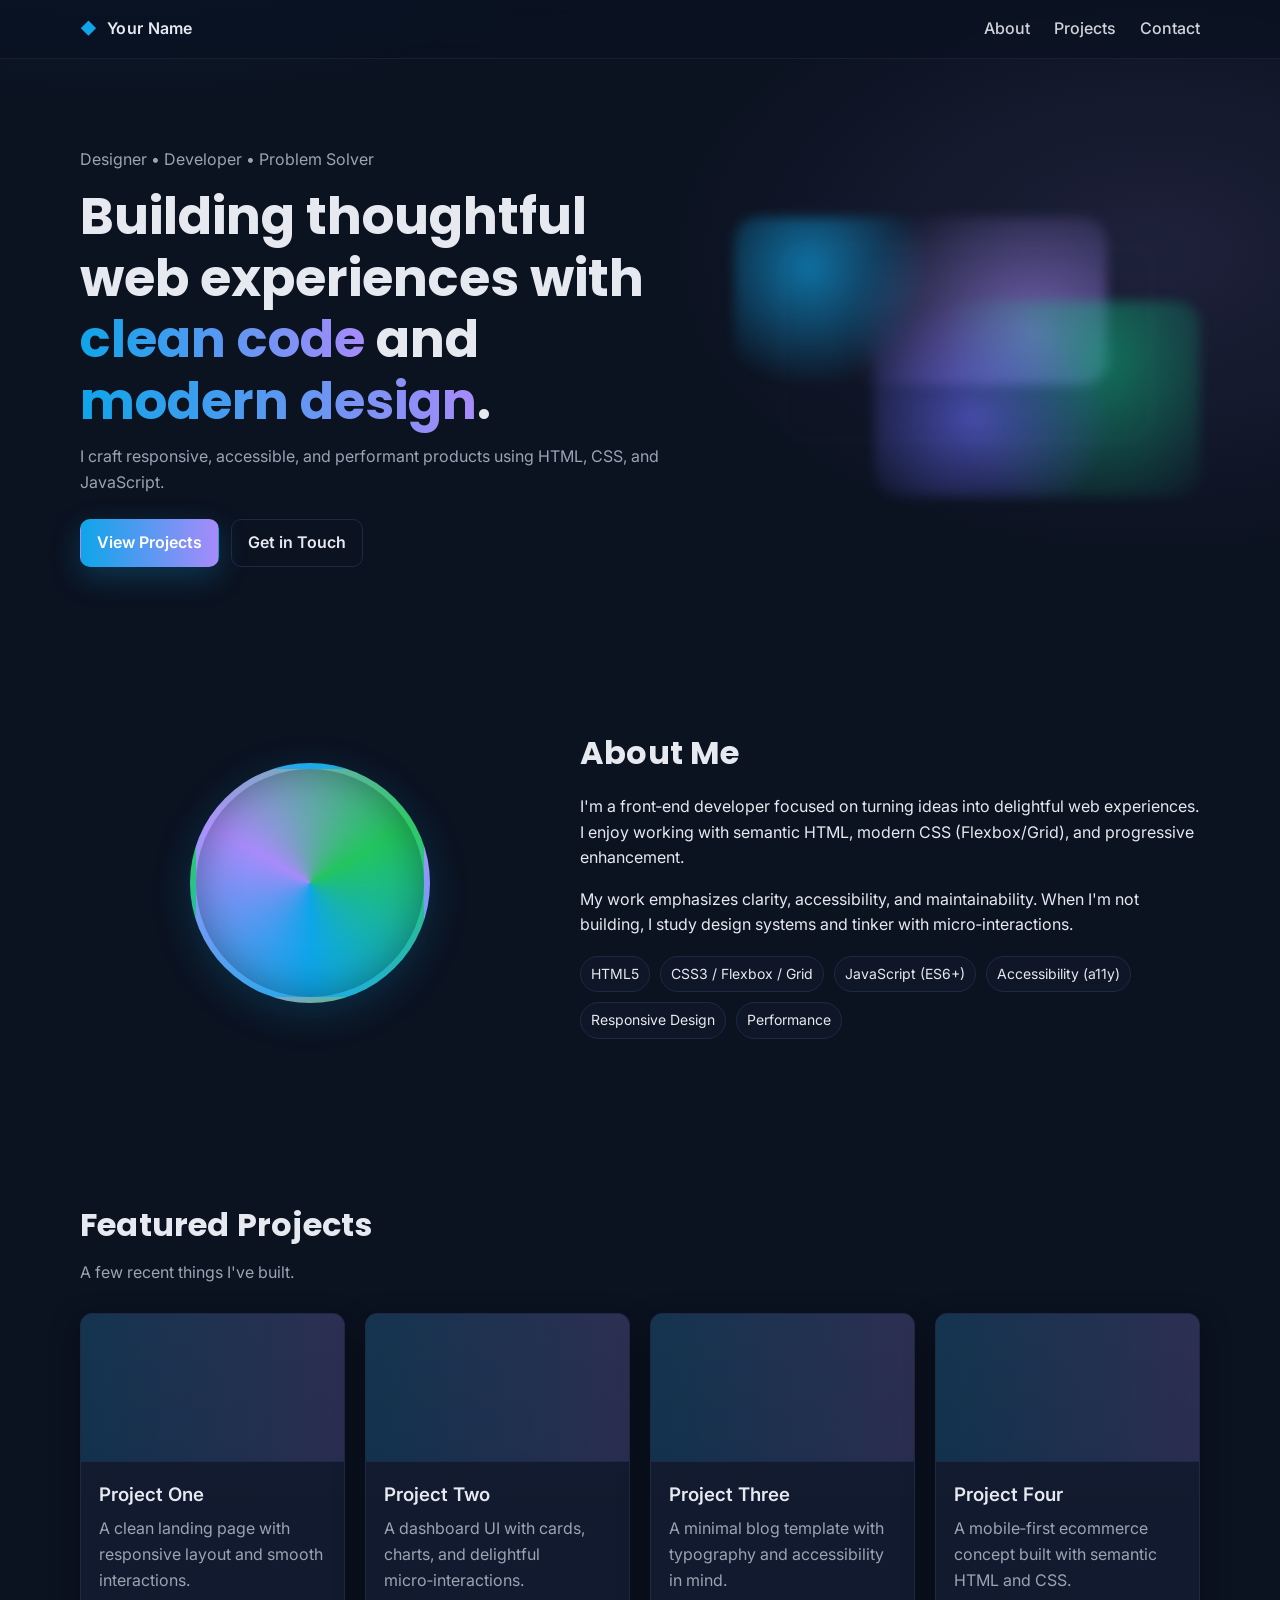
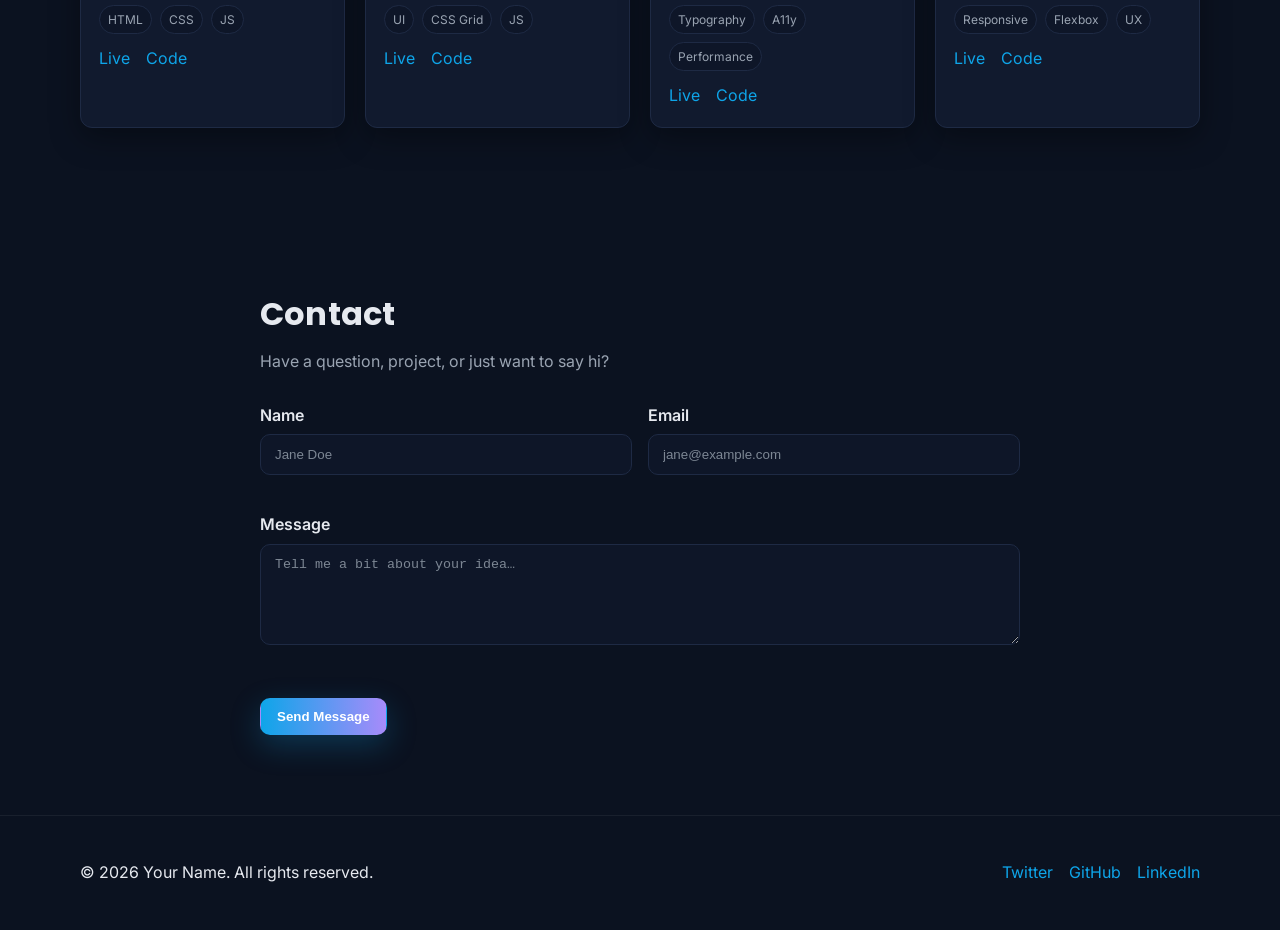
==== commit d83ada9d: "Merge e736ab3b239bcc0de2aee9ccbd78d55ca342254f into 1f1fe9476f270d40dc9312c61e52c0bf9a880848" ====
--- a/index.html
+++ b/index.html
@@ -1,137 +1,195 @@
 <!DOCTYPE html>
 <html lang="en">
 <head>
-  <meta charset="utf-8">
-  <meta name="viewport" content="width=device-width, initial-scale=1">
-  <meta name="description" content="Personal portfolio of Your Name — web developer/designer. Projects, about, and contact.">
-  <title>Your Name — Portfolio</title>
+  <meta charset="utf-8" />
+  <meta name="viewport" content="width=device-width, initial-scale=1" />
+  <meta name="description" content="Modern responsive portfolio website" />
+  <meta name="theme-color" content="#0ea5e9" />
+  <title>My Portfolio</title>
+  
+  <!-- Google Fonts -->
   <link rel="preconnect" href="https://fonts.googleapis.com">
   <link rel="preconnect" href="https://fonts.gstatic.com" crossorigin>
-  <link href="https://fonts.googleapis.com/css2?family=Inter:wght@400;500;600;700&display=swap" rel="stylesheet">
-  <link rel="stylesheet" href="./styles.css">
+  <link href="https://fonts.googleapis.com/css2?family=Inter:wght@400;500;600;700&family=Poppins:wght@600;700&display=swap" rel="stylesheet">
+
+  <link rel="stylesheet" href="./styles.css" />
 </head>
 <body>
-  <a class="skip-link" href="#home">Skip to content</a>
-
-  <header class="site-header">
-    <div class="container header-inner">
-      <a href="#home" class="brand">Your<span>Name</span></a>
-
-      <button class="menu-toggle" aria-controls="site-nav" aria-expanded="false" aria-label="Toggle navigation">
-        <span class="menu-icon">☰</span>
+  <a class="skip-link" href="#main">Skip to content</a>
+
+  <header class="site-header" id="top">
+    <div class="container nav-container">
+      <a href="#top" class="brand" aria-label="Homepage">
+        <span class="brand-mark" aria-hidden="true">◆</span>
+        <span class="brand-text">Your Name</span>
+      </a>
+
+      <button class="nav-toggle" aria-controls="primary-navigation" aria-expanded="false" aria-label="Toggle navigation">
+        <span class="bar" aria-hidden="true"></span>
+        <span class="bar" aria-hidden="true"></span>
+        <span class="bar" aria-hidden="true"></span>
       </button>
 
-      <nav id="site-nav" class="site-nav" aria-label="Primary">
-        <ul class="nav-list">
-          <li><a class="nav-link" href="#home">Home</a></li>
-          <li><a class="nav-link" href="#about">About</a></li>
-          <li><a class="nav-link" href="#projects">Projects</a></li>
-          <li><a class="nav-link" href="#contact">Contact</a></li>
+      <nav class="primary-nav" aria-label="Primary" id="primary-navigation">
+        <ul class="nav-links">
+          <li><a href="#about">About</a></li>
+          <li><a href="#projects">Projects</a></li>
+          <li><a href="#contact">Contact</a></li>
         </ul>
       </nav>
     </div>
   </header>
 
-  <main id="home">
-    <section class="hero" aria-labelledby="hero-title">
+  <main id="main">
+    <!-- Hero -->
+    <section class="section hero" id="hero">
       <div class="container hero-inner">
-        <h1 id="hero-title" class="hero-title">Hi, I’m <span class="accent">Your Name</span>.<br> I build modern web experiences.</h1>
-        <p class="hero-subtitle">Front‑end developer focused on accessible, performant, and delightful products.</p>
-        <div class="hero-actions">
-          <a class="btn btn-primary" href="#projects">View Projects</a>
-          <a class="btn btn-ghost" href="#contact">Contact Me</a>
-        </div>
-      </div>
-    </section>
-
-    <section id="about" class="section" aria-labelledby="about-title">
+        <div class="hero-content">
+          <p class="eyebrow">Designer • Developer • Problem Solver</p>
+          <h1 class="hero-title">
+            Building thoughtful web experiences with
+            <span class="accent">clean code</span> and
+            <span class="accent">modern design</span>.
+          </h1>
+          <p class="hero-subtitle">I craft responsive, accessible, and performant products using HTML, CSS, and JavaScript.</p>
+          <div class="hero-cta">
+            <a class="btn btn-primary" href="#projects">View Projects</a>
+            <a class="btn btn-ghost" href="#contact">Get in Touch</a>
+          </div>
+        </div>
+        <div class="hero-media" aria-hidden="true">
+          <div class="shape shape-a"></div>
+          <div class="shape shape-b"></div>
+          <div class="shape shape-c"></div>
+        </div>
+      </div>
+    </section>
+
+    <!-- About -->
+    <section class="section" id="about">
+      <div class="container split">
+        <div class="about-media" aria-hidden="true">
+          <div class="avatar"></div>
+        </div>
+        <div class="about-content">
+          <h2 class="section-title">About Me</h2>
+          <p>
+            I'm a front‑end developer focused on turning ideas into delightful web
+            experiences. I enjoy working with semantic HTML, modern CSS (Flexbox/Grid),
+            and progressive enhancement.
+          </p>
+          <p>
+            My work emphasizes clarity, accessibility, and maintainability. When I'm not
+            building, I study design systems and tinker with micro‑interactions.
+          </p>
+          <ul class="skills">
+            <li>HTML5</li>
+            <li>CSS3 / Flexbox / Grid</li>
+            <li>JavaScript (ES6+)</li>
+            <li>Accessibility (a11y)</li>
+            <li>Responsive Design</li>
+            <li>Performance</li>
+          </ul>
+        </div>
+      </div>
+    </section>
+
+    <!-- Projects -->
+    <section class="section" id="projects">
       <div class="container">
-        <h2 id="about-title" class="section-title">About</h2>
-        <p class="section-text">I’m a developer who loves crafting clean UIs and robust architecture. I enjoy working with modern web technologies and turning ideas into real products.</p>
-        <ul class="skills-list">
-          <li class="chip">HTML</li>
-          <li class="chip">CSS</li>
-          <li class="chip">JavaScript</li>
-          <li class="chip">TypeScript</li>
-          <li class="chip">React</li>
-          <li class="chip">Node.js</li>
-        </ul>
-      </div>
-    </section>
-
-    <section id="projects" class="section" aria-labelledby="projects-title">
-      <div class="container">
-        <h2 id="projects-title" class="section-title">Projects</h2>
-        <div class="projects">
-          <article class="project-card">
-            <div class="project-body">
-              <h3 class="project-title">Project One</h3>
-              <p class="project-desc">A brief description of your project highlighting goals and outcomes.</p>
-              <ul class="project-tags">
-                <li>HTML</li>
-                <li>CSS</li>
-                <li>JavaScript</li>
-              </ul>
-            </div>
-            <div class="project-actions">
-              <a class="link" href="#" target="_blank" rel="noopener">Live</a>
-              <a class="link" href="#" target="_blank" rel="noopener">Code</a>
-            </div>
-          </article>
-
-          <article class="project-card">
-            <div class="project-body">
-              <h3 class="project-title">Project Two</h3>
-              <p class="project-desc">Explain what makes this project interesting and what you learned.</p>
-              <ul class="project-tags">
-                <li>API</li>
-                <li>UI</li>
-                <li>Performance</li>
-              </ul>
-            </div>
-            <div class="project-actions">
-              <a class="link" href="#" target="_blank" rel="noopener">Live</a>
-              <a class="link" href="#" target="_blank" rel="noopener">Code</a>
-            </div>
-          </article>
-
-          <article class="project-card">
-            <div class="project-body">
-              <h3 class="project-title">Project Three</h3>
-              <p class="project-desc">Summarize the challenge and the solution you implemented.</p>
-              <ul class="project-tags">
-                <li>UX</li>
-                <li>Animations</li>
-                <li>Accessibility</li>
-              </ul>
-            </div>
-            <div class="project-actions">
-              <a class="link" href="#" target="_blank" rel="noopener">Live</a>
-              <a class="link" href="#" target="_blank" rel="noopener">Code</a>
-            </div>
-          </article>
-        </div>
-      </div>
-    </section>
-
-    <section id="contact" class="section" aria-labelledby="contact-title">
-      <div class="container">
-        <h2 id="contact-title" class="section-title">Contact</h2>
-        <form id="contact-form" class="contact-form" novalidate>
-          <div class="form-field">
-            <label for="name">Name</label>
-            <input id="name" name="name" type="text" placeholder="Jane Doe" required>
-          </div>
-          <div class="form-field">
-            <label for="email">Email</label>
-            <input id="email" name="email" type="email" placeholder="jane@example.com" required>
+        <h2 class="section-title">Featured Projects</h2>
+        <p class="section-lead">A few recent things I've built.</p>
+        <div class="projects-grid">
+          <article class="card">
+            <div class="card-media"></div>
+            <div class="card-body">
+              <h3 class="card-title">Project One</h3>
+              <p class="card-text">A clean landing page with responsive layout and smooth interactions.</p>
+              <div class="card-tags">
+                <span>HTML</span><span>CSS</span><span>JS</span>
+              </div>
+              <div class="card-actions">
+                <a href="#" class="text-link" aria-label="Project One live demo">Live</a>
+                <a href="#" class="text-link" aria-label="Project One source code">Code</a>
+              </div>
+            </div>
+          </article>
+
+          <article class="card">
+            <div class="card-media"></div>
+            <div class="card-body">
+              <h3 class="card-title">Project Two</h3>
+              <p class="card-text">A dashboard UI with cards, charts, and delightful micro‑interactions.</p>
+              <div class="card-tags">
+                <span>UI</span><span>CSS Grid</span><span>JS</span>
+              </div>
+              <div class="card-actions">
+                <a href="#" class="text-link" aria-label="Project Two live demo">Live</a>
+                <a href="#" class="text-link" aria-label="Project Two source code">Code</a>
+              </div>
+            </div>
+          </article>
+
+          <article class="card">
+            <div class="card-media"></div>
+            <div class="card-body">
+              <h3 class="card-title">Project Three</h3>
+              <p class="card-text">A minimal blog template with typography and accessibility in mind.</p>
+              <div class="card-tags">
+                <span>Typography</span><span>A11y</span><span>Performance</span>
+              </div>
+              <div class="card-actions">
+                <a href="#" class="text-link" aria-label="Project Three live demo">Live</a>
+                <a href="#" class="text-link" aria-label="Project Three source code">Code</a>
+              </div>
+            </div>
+          </article>
+
+          <article class="card">
+            <div class="card-media"></div>
+            <div class="card-body">
+              <h3 class="card-title">Project Four</h3>
+              <p class="card-text">A mobile‑first ecommerce concept built with semantic HTML and CSS.</p>
+              <div class="card-tags">
+                <span>Responsive</span><span>Flexbox</span><span>UX</span>
+              </div>
+              <div class="card-actions">
+                <a href="#" class="text-link" aria-label="Project Four live demo">Live</a>
+                <a href="#" class="text-link" aria-label="Project Four source code">Code</a>
+              </div>
+            </div>
+          </article>
+        </div>
+      </div>
+    </section>
+
+    <!-- Contact -->
+    <section class="section" id="contact">
+      <div class="container narrow">
+        <h2 class="section-title">Contact</h2>
+        <p class="section-lead">Have a question, project, or just want to say hi?</p>
+        <form id="contact-form" novalidate>
+          <div class="form-grid">
+            <div class="form-field">
+              <label for="name">Name</label>
+              <input id="name" name="name" type="text" placeholder="Jane Doe" autocomplete="name" required />
+              <p class="input-hint" data-for="name"></p>
+            </div>
+            <div class="form-field">
+              <label for="email">Email</label>
+              <input id="email" name="email" type="email" placeholder="jane@example.com" autocomplete="email" required />
+              <p class="input-hint" data-for="email"></p>
+            </div>
           </div>
           <div class="form-field">
             <label for="message">Message</label>
-            <textarea id="message" name="message" rows="5" placeholder="Hi! I'd love to discuss..." required></textarea>
-          </div>
-          <button class="btn btn-primary" type="submit">Send Message</button>
-          <p id="form-status" class="form-status" role="status" aria-live="polite"></p>
+            <textarea id="message" name="message" rows="5" placeholder="Tell me a bit about your idea…" required></textarea>
+            <p class="input-hint" data-for="message"></p>
+          </div>
+          <div class="form-actions">
+            <button class="btn btn-primary" type="submit">Send Message</button>
+            <span class="form-status" role="status" aria-live="polite"></span>
+          </div>
         </form>
       </div>
     </section>
@@ -140,10 +198,10 @@
   <footer class="site-footer">
     <div class="container footer-inner">
       <p>© <span id="year"></span> Your Name. All rights reserved.</p>
-      <div class="footer-links">
-        <a class="link" href="#about">About</a>
-        <a class="link" href="#projects">Projects</a>
-        <a class="link" href="#contact">Contact</a>
+      <div class="social">
+        <a href="#" aria-label="Twitter" class="text-link">Twitter</a>
+        <a href="#" aria-label="GitHub" class="text-link">GitHub</a>
+        <a href="#" aria-label="LinkedIn" class="text-link">LinkedIn</a>
       </div>
     </div>
   </footer>
--- a/styles.css
+++ b/styles.css
@@ -1,371 +1,527 @@
 :root {
-  --background-color: hsl(210 20% 98%);
-  --surface-color: hsl(0 0% 100%);
-  --text-color: hsl(222 47% 11%);
-  --muted-text: hsl(215 16% 47%);
-  --border-color: hsl(214 32% 91%);
-  --primary: hsl(222 89% 61%);
-  --primary-contrast: hsl(0 0% 100%);
-  --shadow-1: 0 10px 30px rgba(2, 8, 23, 0.06);
-  --header-height: 64px;
+  --bg: #0b1220;
+  --panel: #0e1628;
+  --text: #e6e9ef;
+  --muted: #9aa4b2;
+  --accent: #0ea5e9;
+  --accent-2: #a78bfa;
+  --ring: rgba(14, 165, 233, 0.55);
+  --card: #111a2e;
+  --border: #1e2a44;
+  --radius: 12px;
+  --shadow: 0 10px 30px rgba(0, 0, 0, 0.35);
 }
 
 * {
   box-sizing: border-box;
 }
 
-html:focus-within {
+html, body {
+  margin: 0;
+  padding: 0;
+}
+
+html {
   scroll-behavior: smooth;
 }
 
-@media (prefers-reduced-motion: reduce) {
-  html:focus-within {
-    scroll-behavior: auto;
-  }
-}
-
 body {
-  margin: 0;
-  font-family: "Inter", system-ui, -apple-system, Segoe UI, Roboto, Helvetica, Arial, "Apple Color Emoji", "Segoe UI Emoji";
-  color: var(--text-color);
-  background: var(--background-color);
+  font-family: "Inter", system-ui, -apple-system, Segoe UI, Roboto, Ubuntu, Cantarell, Noto Sans, Helvetica, Arial, "Apple Color Emoji", "Segoe UI Emoji";
+  color: var(--text);
+  background: radial-gradient(1200px 600px at 10% -10%, rgba(14,165,233,0.15), transparent 60%),
+              radial-gradient(800px 500px at 90% 10%, rgba(167,139,250,0.12), transparent 60%),
+              var(--bg);
   line-height: 1.6;
   -webkit-font-smoothing: antialiased;
   -moz-osx-font-smoothing: grayscale;
 }
 
-img, svg, video, canvas, audio, iframe, embed, object {
+img, svg, video {
+  max-width: 100%;
+  height: auto;
   display: block;
-  max-width: 100%;
-}
-
-input, button, textarea, select {
-  font: inherit;
-  color: inherit;
 }
 
 .container {
-  max-width: 1100px;
-  padding: 0 1rem;
-  margin: 0 auto;
-}
-
+  width: min(1120px, 92%);
+  margin-inline: auto;
+}
+
+.narrow {
+  width: min(760px, 92%);
+}
+
+.section {
+  padding: 80px 0;
+}
+
+.section-title {
+  font-family: "Poppins", system-ui, -apple-system, Segoe UI, Roboto, Ubuntu, Cantarell, Noto Sans, Helvetica, Arial;
+  font-weight: 700;
+  letter-spacing: 0.2px;
+  font-size: clamp(1.5rem, 1.2rem + 1vw, 2rem);
+  margin: 0 0 10px 0;
+}
+
+.section-lead {
+  color: var(--muted);
+  margin: 0 0 28px 0;
+}
+
+/* Accessibility helpers */
 .skip-link {
   position: absolute;
-  left: -999px;
-  top: -999px;
-}
-
+  left: -9999px;
+  top: auto;
+  width: 1px;
+  height: 1px;
+  overflow: hidden;
+}
 .skip-link:focus {
-  left: 1rem;
-  top: 1rem;
-  background: var(--surface-color);
-  color: var(--text-color);
-  padding: 0.5rem 0.75rem;
-  border-radius: 0.5rem;
-  box-shadow: var(--shadow-1);
-}
-
+  position: fixed;
+  left: 20px;
+  top: 20px;
+  width: auto;
+  height: auto;
+  padding: 10px 14px;
+  background: var(--panel);
+  color: var(--text);
+  border: 1px solid var(--border);
+  border-radius: 8px;
+  box-shadow: var(--shadow);
+  z-index: 1000;
+}
+
+/* Header / Nav */
 .site-header {
   position: sticky;
   top: 0;
-  z-index: 1000;
-  background: rgba(255, 255, 255, 0.8);
-  backdrop-filter: saturate(180%) blur(12px);
-  border-bottom: 1px solid var(--border-color);
-}
-
-.header-inner {
-  height: var(--header-height);
+  z-index: 999;
+  backdrop-filter: saturate(1.2) blur(8px);
+  background: rgba(11, 18, 32, 0.7);
+  border-bottom: 1px solid rgba(255,255,255,0.06);
+}
+
+.nav-container {
   display: flex;
   align-items: center;
   justify-content: space-between;
-  gap: 1rem;
+  padding: 16px 0;
 }
 
 .brand {
-  font-weight: 700;
-  letter-spacing: -0.02em;
-  color: var(--text-color);
+  display: inline-flex;
+  align-items: center;
+  gap: 10px;
+  color: var(--text);
   text-decoration: none;
-  font-size: 1.25rem;
-}
-
-.brand span {
-  color: var(--primary);
-}
-
-.menu-toggle {
-  display: none;
-  border: 1px solid var(--border-color);
-  background: var(--surface-color);
-  color: var(--text-color);
-  border-radius: 0.5rem;
-  padding: 0.5rem 0.75rem;
-}
-
-.site-nav {
-  display: flex;
-  align-items: center;
-}
-
-.nav-list {
+  font-weight: 600;
+}
+
+.brand-mark {
+  color: var(--accent);
+}
+
+.brand-text {
+  letter-spacing: 0.3px;
+}
+
+.primary-nav {
+  display: contents; /* keep UL semantics but control with media query */
+}
+
+.nav-links {
+  display: flex;
+  gap: 24px;
   list-style: none;
-  display: flex;
-  align-items: center;
-  gap: 1rem;
   margin: 0;
   padding: 0;
 }
 
-.nav-link {
+.nav-links a {
+  color: var(--text);
   text-decoration: none;
-  color: var(--text-color);
-  padding: 0.5rem 0.75rem;
-  border-radius: 0.5rem;
-}
-
-.nav-link:hover, .nav-link:focus-visible {
-  color: var(--primary);
-  background: hsl(214 32% 91% / 0.45);
-}
-
+  font-weight: 500;
+  opacity: 0.9;
+}
+
+.nav-links a:hover,
+.nav-links a:focus {
+  color: white;
+}
+
+.nav-toggle {
+  display: none;
+  width: 42px;
+  height: 42px;
+  border-radius: 10px;
+  border: 1px solid var(--border);
+  background: var(--panel);
+  color: var(--text);
+  align-items: center;
+  justify-content: center;
+  padding: 10px;
+}
+
+.nav-toggle .bar {
+  display: block;
+  width: 100%;
+  height: 2px;
+  background: var(--text);
+  margin: 4px 0;
+  border-radius: 2px;
+}
+
+/* Hero */
 .hero {
-  padding: 6rem 0 4rem;
-  scroll-margin-top: var(--header-height);
+  padding-top: 88px;
 }
 
 .hero-inner {
   display: flex;
-  flex-direction: column;
-  align-items: center;
-  text-align: center;
-  gap: 1.25rem;
+  align-items: center;
+  justify-content: space-between;
+  gap: 48px;
+}
+
+.hero-content {
+  flex: 1 1 560px;
+}
+
+.eyebrow {
+  color: var(--muted);
+  margin: 0 0 14px 0;
 }
 
 .hero-title {
-  margin: 0;
-  font-size: clamp(2rem, 5vw, 3rem);
-  line-height: 1.1;
+  font-family: "Poppins", system-ui, -apple-system, Segoe UI, Roboto, Ubuntu, Cantarell, Noto Sans, Helvetica, Arial;
+  font-weight: 700;
+  line-height: 1.2;
+  font-size: clamp(2rem, 1.4rem + 2.4vw, 3.2rem);
+  margin: 0 0 12px 0;
 }
 
 .accent {
-  color: var(--primary);
+  background: linear-gradient(90deg, var(--accent), var(--accent-2));
+  -webkit-background-clip: text;
+  background-clip: text;
+  color: transparent;
 }
 
 .hero-subtitle {
-  margin: 0;
-  color: var(--muted-text);
-  max-width: 60ch;
-}
-
-.hero-actions {
-  display: flex;
-  gap: 0.75rem;
+  color: var(--muted);
+  margin: 0 0 24px 0;
+}
+
+.hero-cta {
+  display: flex;
+  gap: 12px;
   flex-wrap: wrap;
-  justify-content: center;
-}
-
+}
+
+.hero-media {
+  flex: 1 1 420px;
+  min-height: 280px;
+  position: relative;
+}
+
+.shape {
+  position: absolute;
+  border-radius: 24px;
+  filter: blur(6px);
+  opacity: 0.9;
+}
+
+.shape-a {
+  inset: 0 20% 40% 0;
+  background: radial-gradient(120px 120px at 20% 30%, rgba(14,165,233,0.7), transparent),
+              radial-gradient(180px 160px at 80% 70%, rgba(167,139,250,0.7), transparent);
+}
+
+.shape-b {
+  inset: 30% 0 0 30%;
+  background: radial-gradient(140px 120px at 30% 60%, rgba(99,102,241,0.7), transparent),
+              radial-gradient(160px 180px at 70% 30%, rgba(16,185,129,0.6), transparent);
+}
+
+.shape-c {
+  inset: 10% 10% 20% 10%;
+  border: 2px solid rgba(255,255,255,0.06);
+}
+
+/* Split layout */
+.split {
+  display: flex;
+  align-items: center;
+  gap: 40px;
+}
+
+.about-media {
+  flex: 1 1 360px;
+}
+
+.about-content {
+  flex: 1 1 520px;
+}
+
+.avatar {
+  width: 240px;
+  height: 240px;
+  border-radius: 50%;
+  margin: 0 auto;
+  background: conic-gradient(from 180deg at 50% 50%, var(--accent) 0deg, var(--accent-2) 120deg, #22c55e 240deg, var(--accent) 360deg);
+  box-shadow: 0 10px 40px rgba(14,165,233,0.2), inset 0 0 40px rgba(0,0,0,0.35);
+  border: 6px solid rgba(255,255,255,0.06);
+}
+
+.skills {
+  display: flex;
+  gap: 10px;
+  flex-wrap: wrap;
+  list-style: none;
+  padding: 0;
+  margin: 18px 0 0 0;
+}
+
+.skills li {
+  padding: 6px 10px;
+  border-radius: 999px;
+  border: 1px solid var(--border);
+  background: var(--panel);
+  color: var(--text);
+  font-size: 14px;
+}
+
+/* Projects */
+.projects-grid {
+  display: grid;
+  grid-template-columns: repeat(auto-fit, minmax(260px, 1fr));
+  gap: 20px;
+}
+
+.card {
+  background: linear-gradient(180deg, rgba(255,255,255,0.02), transparent 50%), var(--card);
+  border: 1px solid var(--border);
+  border-radius: var(--radius);
+  overflow: hidden;
+  box-shadow: var(--shadow);
+  transition: transform 160ms ease, box-shadow 160ms ease, border-color 160ms ease;
+}
+
+.card:hover {
+  transform: translateY(-4px);
+  border-color: rgba(255,255,255,0.16);
+  box-shadow: 0 14px 40px rgba(0,0,0,0.45);
+}
+
+.card-media {
+  aspect-ratio: 16 / 9;
+  background: linear-gradient(90deg, rgba(14,165,233,0.16), rgba(167,139,250,0.16));
+  border-bottom: 1px solid var(--border);
+}
+
+.card-body {
+  padding: 18px;
+}
+
+.card-title {
+  margin: 0 0 6px 0;
+  font-weight: 600;
+}
+
+.card-text {
+  margin: 0 0 12px 0;
+  color: var(--muted);
+}
+
+.card-tags {
+  display: flex;
+  gap: 8px;
+  flex-wrap: wrap;
+  margin-bottom: 12px;
+}
+
+.card-tags span {
+  background: var(--panel);
+  border: 1px solid var(--border);
+  border-radius: 999px;
+  padding: 4px 8px;
+  font-size: 12px;
+  color: var(--muted);
+}
+
+.card-actions {
+  display: flex;
+  gap: 16px;
+}
+
+/* Buttons / Links */
 .btn {
   display: inline-flex;
   align-items: center;
   justify-content: center;
-  gap: 0.5rem;
+  gap: 8px;
+  padding: 10px 16px;
+  border-radius: 10px;
   text-decoration: none;
-  border-radius: 0.6rem;
-  padding: 0.7rem 1rem;
   font-weight: 600;
-  border: 1px solid var(--border-color);
+  border: 1px solid transparent;
 }
 
 .btn-primary {
-  background: var(--primary);
-  color: var(--primary-contrast);
-  border: 1px solid color-mix(in oklab, var(--primary) 85%, black);
-}
-
-.btn-primary:hover {
-  filter: brightness(0.98);
+  color: white;
+  background: linear-gradient(90deg, var(--accent), var(--accent-2));
+  box-shadow: 0 10px 30px rgba(14,165,233,0.25);
+}
+
+.btn-primary:hover,
+.btn-primary:focus {
+  filter: brightness(1.08);
 }
 
 .btn-ghost {
+  color: var(--text);
   background: transparent;
-}
-
-.section {
-  padding: 4rem 0;
-  scroll-margin-top: calc(var(--header-height) + 1rem);
-}
-
-.section-title {
-  font-size: 1.75rem;
-  margin: 0 0 0.5rem;
-}
-
-.section-text {
-  color: var(--muted-text);
-  margin: 0 0 1rem;
-}
-
-.skills-list {
-  display: flex;
-  flex-wrap: wrap;
-  gap: 0.5rem;
-  padding: 0;
-  margin: 1.25rem 0 0;
-  list-style: none;
-}
-
-.chip {
-  background: var(--surface-color);
-  border: 1px solid var(--border-color);
-  padding: 0.4rem 0.7rem;
-  border-radius: 999px;
-  box-shadow: var(--shadow-1);
-}
-
-.projects {
-  display: flex;
-  flex-wrap: wrap;
-  gap: 1rem;
-}
-
-.project-card {
-  background: var(--surface-color);
-  border: 1px solid var(--border-color);
-  border-radius: 0.75rem;
-  box-shadow: var(--shadow-1);
+  border-color: var(--border);
+}
+
+.btn-ghost:hover,
+.btn-ghost:focus {
+  border-color: rgba(255,255,255,0.18);
+}
+
+.text-link {
+  color: var(--accent);
+  text-decoration: none;
+}
+
+.text-link:hover,
+.text-link:focus {
+  text-decoration: underline;
+}
+
+/* Contact form */
+.form-grid {
+  display: grid;
+  grid-template-columns: 1fr 1fr;
+  gap: 16px;
+}
+
+.form-field {
   display: flex;
   flex-direction: column;
+}
+
+label {
+  font-weight: 600;
+  margin-bottom: 6px;
+}
+
+input, textarea {
+  background: var(--panel);
+  color: var(--text);
+  border: 1px solid var(--border);
+  border-radius: 10px;
+  padding: 12px 14px;
+  outline: none;
+}
+
+input::placeholder, textarea::placeholder {
+  color: #7d8794;
+}
+
+input:focus, textarea:focus {
+  border-color: var(--ring);
+  box-shadow: 0 0 0 3px var(--ring);
+}
+
+.input-hint {
+  min-height: 18px;
+  margin-top: 6px;
+  font-size: 13px;
+  color: #ef9a9a;
+}
+
+.form-actions {
+  display: flex;
+  align-items: center;
+  gap: 14px;
+  margin-top: 16px;
+}
+
+.form-status {
+  min-height: 22px;
+  color: var(--muted);
+}
+
+/* Footer */
+.site-footer {
+  border-top: 1px solid rgba(255,255,255,0.06);
+  padding: 28px 0;
+}
+
+.footer-inner {
+  display: flex;
+  align-items: center;
   justify-content: space-between;
-  flex: 1 1 280px;
-  min-width: 260px;
-  padding: 1rem;
-}
-
-.project-title {
-  margin: 0 0 0.25rem;
-}
-
-.project-desc {
-  color: var(--muted-text);
-  margin: 0 0 0.75rem;
-}
-
-.project-tags {
-  display: flex;
-  flex-wrap: wrap;
-  gap: 0.4rem;
-  padding: 0;
-  margin: 0;
-  list-style: none;
-}
-
-.project-tags li {
-  border: 1px solid var(--border-color);
-  border-radius: 999px;
-  padding: 0.25rem 0.6rem;
-  font-size: 0.85rem;
-}
-
-.project-actions {
-  display: flex;
-  gap: 0.75rem;
-  margin-top: 0.75rem;
-}
-
-.link {
-  color: var(--primary);
-  text-decoration: none;
-}
-
-.link:hover {
-  text-decoration: underline;
-}
-
-.contact-form {
-  display: flex;
-  flex-direction: column;
-  gap: 1rem;
-}
-
-.form-field {
-  display: flex;
-  flex-direction: column;
-  gap: 0.4rem;
-}
-
-input[type="text"], input[type="email"], textarea {
-  width: 100%;
-  border: 1px solid var(--border-color);
-  border-radius: 0.6rem;
-  background: var(--surface-color);
-  padding: 0.7rem 0.9rem;
-}
-
-input:focus, textarea:focus {
-  outline: 2px solid color-mix(in oklab, var(--primary) 50%, white);
-  outline-offset: 1px;
-}
-
-.form-status {
-  min-height: 1.25rem;
-  margin: 0.25rem 0 0;
-  color: var(--muted-text);
-}
-
-.site-footer {
-  border-top: 1px solid var(--border-color);
-  background: var(--surface-color);
-}
-
-.footer-inner {
-  min-height: 72px;
-  display: flex;
-  align-items: center;
-  justify-content: space-between;
-  gap: 1rem;
-}
-
-.footer-links {
-  display: flex;
-  gap: 0.75rem;
-}
-
-@media (max-width: 900px) {
-  .projects {
-    gap: 0.75rem;
-  }
-}
-
-@media (max-width: 768px) {
-  .menu-toggle {
+}
+
+.social {
+  display: flex;
+  gap: 16px;
+}
+
+/* Responsive */
+@media (max-width: 960px) {
+  .hero-inner {
+    flex-direction: column-reverse;
+    text-align: center;
+  }
+  .hero-cta {
+    justify-content: center;
+  }
+  .split {
+    flex-direction: column;
+  }
+}
+
+@media (max-width: 760px) {
+  .nav-toggle {
     display: inline-flex;
-    align-items: center;
-    justify-content: center;
-  }
-
-  .site-nav {
-    position: absolute;
-    top: var(--header-height);
-    left: 0;
-    right: 0;
-    background: var(--surface-color);
-    border-bottom: 1px solid var(--border-color);
-    display: none;
-  }
-
-  .site-nav.is-open {
-    display: block;
-  }
-
-  .nav-list {
+  }
+
+  .primary-nav {
+    position: fixed;
+    inset: 64px 12px auto 12px;
+    background: var(--panel);
+    border: 1px solid var(--border);
+    border-radius: 12px;
+    box-shadow: var(--shadow);
+    transform-origin: top right;
+    transform: scale(0.98);
+    opacity: 0;
+    visibility: hidden;
+    transition: opacity 140ms ease, transform 140ms ease, visibility 140ms ease;
+  }
+
+  .primary-nav.open {
+    opacity: 1;
+    visibility: visible;
+    transform: scale(1);
+  }
+
+  .nav-links {
     flex-direction: column;
-    align-items: stretch;
-    padding: 0.5rem;
-  }
-
-  .nav-link {
-    padding: 0.8rem 0.75rem;
+    padding: 12px;
+  }
+
+  .form-grid {
+    grid-template-columns: 1fr;
+  }
+
+  .footer-inner {
+    flex-direction: column;
+    gap: 10px;
+    text-align: center;
   }
 }
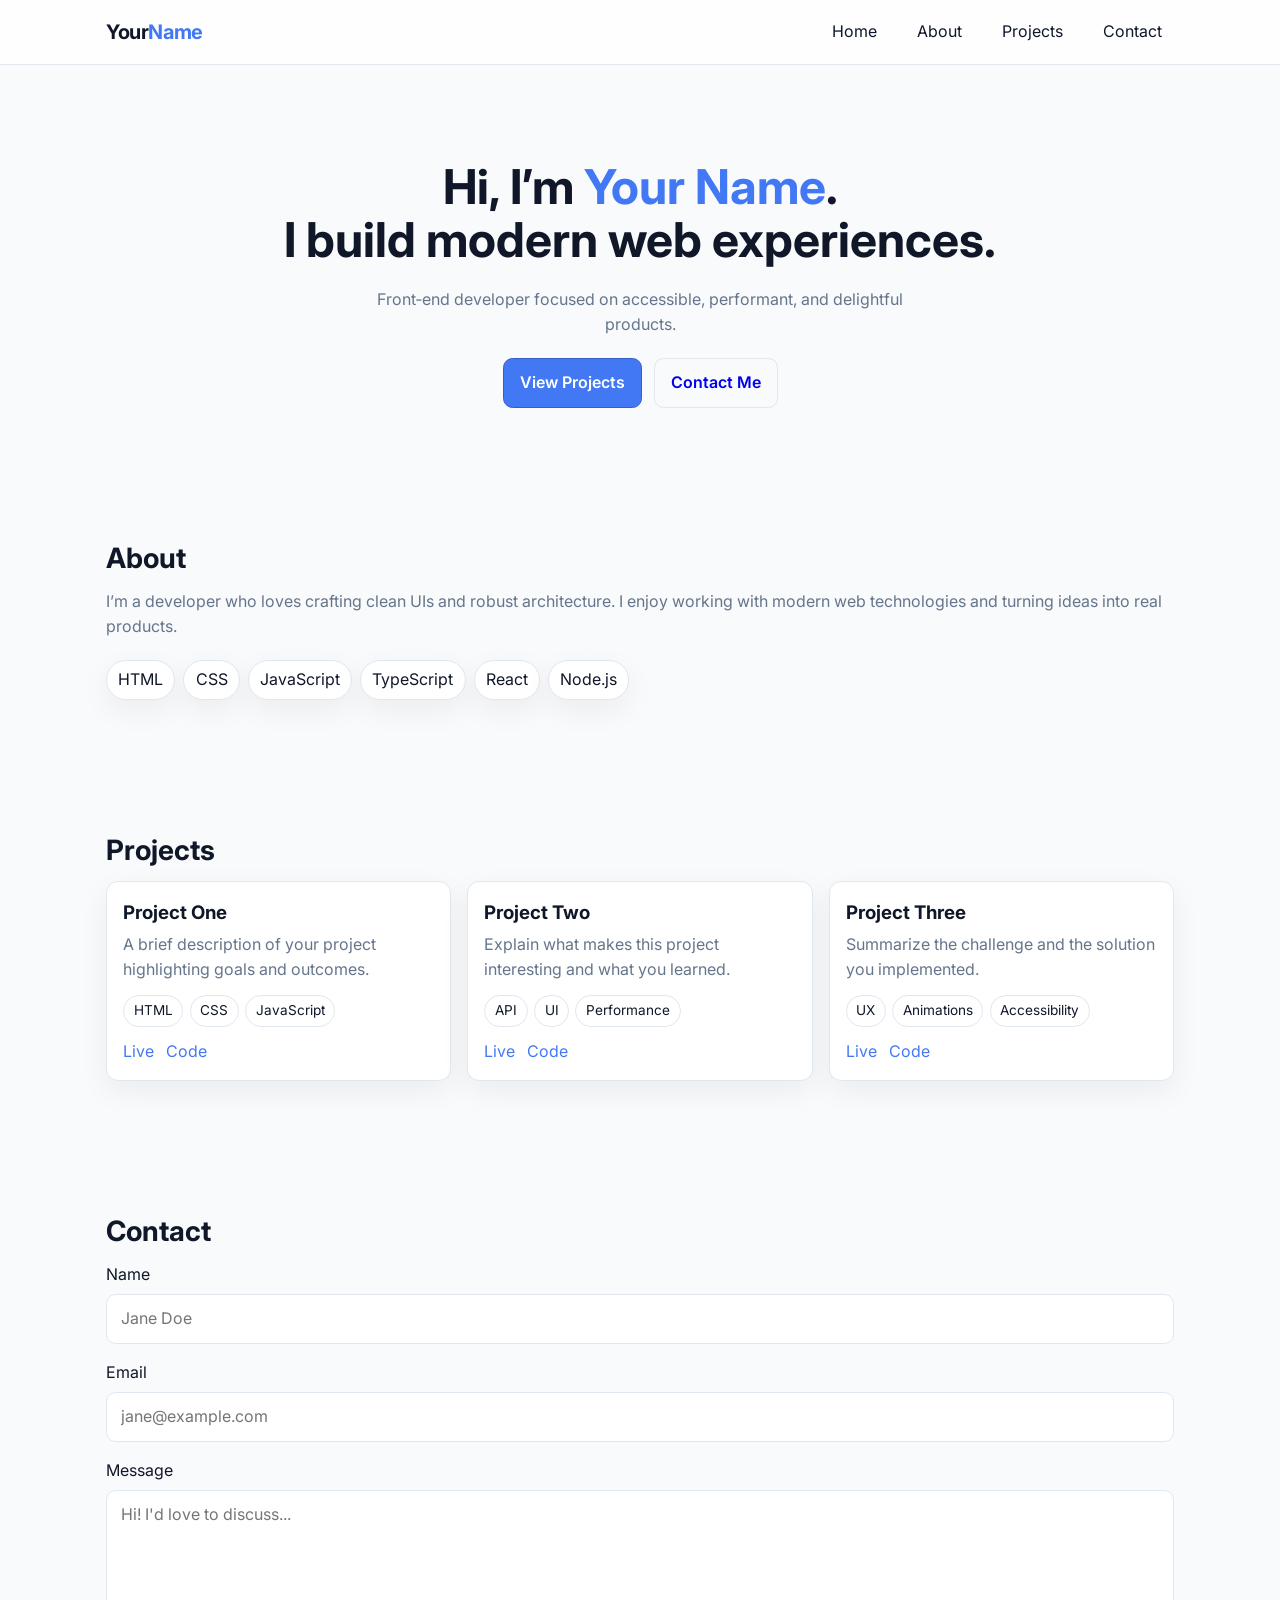
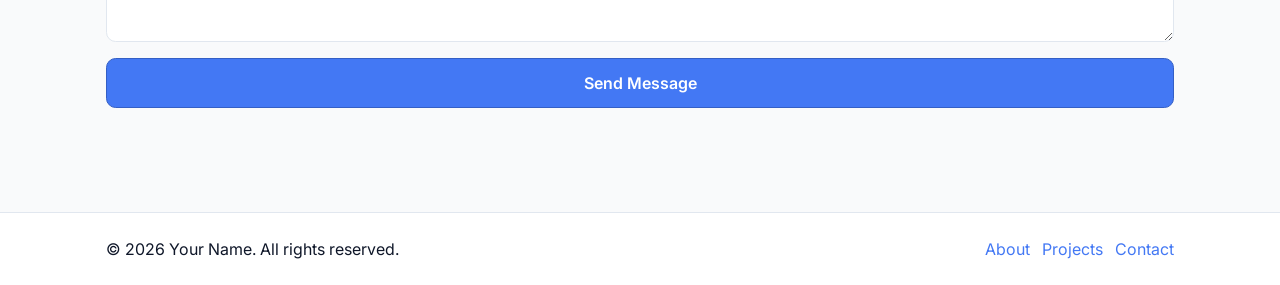
==== commit d03b51f7: "Merge e9ce3d9cc4f02877b5204e640a618a07879b261f into 1f1fe9476f270d40dc9312c61e52c0bf9a880848" ====
--- a/index.html
+++ b/index.html
@@ -1,195 +1,137 @@
 <!DOCTYPE html>
 <html lang="en">
 <head>
-  <meta charset="utf-8" />
-  <meta name="viewport" content="width=device-width, initial-scale=1" />
-  <meta name="description" content="Modern responsive portfolio website" />
-  <meta name="theme-color" content="#0ea5e9" />
-  <title>My Portfolio</title>
-  
-  <!-- Google Fonts -->
+  <meta charset="utf-8">
+  <meta name="viewport" content="width=device-width, initial-scale=1">
+  <meta name="description" content="Personal portfolio of Your Name — web developer/designer. Projects, about, and contact.">
+  <title>Your Name — Portfolio</title>
   <link rel="preconnect" href="https://fonts.googleapis.com">
   <link rel="preconnect" href="https://fonts.gstatic.com" crossorigin>
-  <link href="https://fonts.googleapis.com/css2?family=Inter:wght@400;500;600;700&family=Poppins:wght@600;700&display=swap" rel="stylesheet">
-
-  <link rel="stylesheet" href="./styles.css" />
+  <link href="https://fonts.googleapis.com/css2?family=Inter:wght@400;500;600;700&display=swap" rel="stylesheet">
+  <link rel="stylesheet" href="./styles.css">
 </head>
 <body>
-  <a class="skip-link" href="#main">Skip to content</a>
+  <a class="skip-link" href="#home">Skip to content</a>
 
-  <header class="site-header" id="top">
-    <div class="container nav-container">
-      <a href="#top" class="brand" aria-label="Homepage">
-        <span class="brand-mark" aria-hidden="true">◆</span>
-        <span class="brand-text">Your Name</span>
-      </a>
+  <header class="site-header">
+    <div class="container header-inner">
+      <a href="#home" class="brand">Your<span>Name</span></a>
 
-      <button class="nav-toggle" aria-controls="primary-navigation" aria-expanded="false" aria-label="Toggle navigation">
-        <span class="bar" aria-hidden="true"></span>
-        <span class="bar" aria-hidden="true"></span>
-        <span class="bar" aria-hidden="true"></span>
+      <button class="menu-toggle" aria-controls="site-nav" aria-expanded="false" aria-label="Toggle navigation">
+        <span class="menu-icon">☰</span>
       </button>
 
-      <nav class="primary-nav" aria-label="Primary" id="primary-navigation">
-        <ul class="nav-links">
-          <li><a href="#about">About</a></li>
-          <li><a href="#projects">Projects</a></li>
-          <li><a href="#contact">Contact</a></li>
+      <nav id="site-nav" class="site-nav" aria-label="Primary">
+        <ul class="nav-list">
+          <li><a class="nav-link" href="#home">Home</a></li>
+          <li><a class="nav-link" href="#about">About</a></li>
+          <li><a class="nav-link" href="#projects">Projects</a></li>
+          <li><a class="nav-link" href="#contact">Contact</a></li>
         </ul>
       </nav>
     </div>
   </header>
 
-  <main id="main">
-    <!-- Hero -->
-    <section class="section hero" id="hero">
+  <main id="home">
+    <section class="hero" aria-labelledby="hero-title">
       <div class="container hero-inner">
-        <div class="hero-content">
-          <p class="eyebrow">Designer • Developer • Problem Solver</p>
-          <h1 class="hero-title">
-            Building thoughtful web experiences with
-            <span class="accent">clean code</span> and
-            <span class="accent">modern design</span>.
-          </h1>
-          <p class="hero-subtitle">I craft responsive, accessible, and performant products using HTML, CSS, and JavaScript.</p>
-          <div class="hero-cta">
-            <a class="btn btn-primary" href="#projects">View Projects</a>
-            <a class="btn btn-ghost" href="#contact">Get in Touch</a>
-          </div>
-        </div>
-        <div class="hero-media" aria-hidden="true">
-          <div class="shape shape-a"></div>
-          <div class="shape shape-b"></div>
-          <div class="shape shape-c"></div>
+        <h1 id="hero-title" class="hero-title">Hi, I’m <span class="accent">Your Name</span>.<br> I build modern web experiences.</h1>
+        <p class="hero-subtitle">Front‑end developer focused on accessible, performant, and delightful products.</p>
+        <div class="hero-actions">
+          <a class="btn btn-primary" href="#projects">View Projects</a>
+          <a class="btn btn-ghost" href="#contact">Contact Me</a>
         </div>
       </div>
     </section>
 
-    <!-- About -->
-    <section class="section" id="about">
-      <div class="container split">
-        <div class="about-media" aria-hidden="true">
-          <div class="avatar"></div>
-        </div>
-        <div class="about-content">
-          <h2 class="section-title">About Me</h2>
-          <p>
-            I'm a front‑end developer focused on turning ideas into delightful web
-            experiences. I enjoy working with semantic HTML, modern CSS (Flexbox/Grid),
-            and progressive enhancement.
-          </p>
-          <p>
-            My work emphasizes clarity, accessibility, and maintainability. When I'm not
-            building, I study design systems and tinker with micro‑interactions.
-          </p>
-          <ul class="skills">
-            <li>HTML5</li>
-            <li>CSS3 / Flexbox / Grid</li>
-            <li>JavaScript (ES6+)</li>
-            <li>Accessibility (a11y)</li>
-            <li>Responsive Design</li>
-            <li>Performance</li>
-          </ul>
-        </div>
+    <section id="about" class="section" aria-labelledby="about-title">
+      <div class="container">
+        <h2 id="about-title" class="section-title">About</h2>
+        <p class="section-text">I’m a developer who loves crafting clean UIs and robust architecture. I enjoy working with modern web technologies and turning ideas into real products.</p>
+        <ul class="skills-list">
+          <li class="chip">HTML</li>
+          <li class="chip">CSS</li>
+          <li class="chip">JavaScript</li>
+          <li class="chip">TypeScript</li>
+          <li class="chip">React</li>
+          <li class="chip">Node.js</li>
+        </ul>
       </div>
     </section>
 
-    <!-- Projects -->
-    <section class="section" id="projects">
+    <section id="projects" class="section" aria-labelledby="projects-title">
       <div class="container">
-        <h2 class="section-title">Featured Projects</h2>
-        <p class="section-lead">A few recent things I've built.</p>
-        <div class="projects-grid">
-          <article class="card">
-            <div class="card-media"></div>
-            <div class="card-body">
-              <h3 class="card-title">Project One</h3>
-              <p class="card-text">A clean landing page with responsive layout and smooth interactions.</p>
-              <div class="card-tags">
-                <span>HTML</span><span>CSS</span><span>JS</span>
-              </div>
-              <div class="card-actions">
-                <a href="#" class="text-link" aria-label="Project One live demo">Live</a>
-                <a href="#" class="text-link" aria-label="Project One source code">Code</a>
-              </div>
+        <h2 id="projects-title" class="section-title">Projects</h2>
+        <div class="projects">
+          <article class="project-card">
+            <div class="project-body">
+              <h3 class="project-title">Project One</h3>
+              <p class="project-desc">A brief description of your project highlighting goals and outcomes.</p>
+              <ul class="project-tags">
+                <li>HTML</li>
+                <li>CSS</li>
+                <li>JavaScript</li>
+              </ul>
+            </div>
+            <div class="project-actions">
+              <a class="link" href="#" target="_blank" rel="noopener">Live</a>
+              <a class="link" href="#" target="_blank" rel="noopener">Code</a>
             </div>
           </article>
 
-          <article class="card">
-            <div class="card-media"></div>
-            <div class="card-body">
-              <h3 class="card-title">Project Two</h3>
-              <p class="card-text">A dashboard UI with cards, charts, and delightful micro‑interactions.</p>
-              <div class="card-tags">
-                <span>UI</span><span>CSS Grid</span><span>JS</span>
-              </div>
-              <div class="card-actions">
-                <a href="#" class="text-link" aria-label="Project Two live demo">Live</a>
-                <a href="#" class="text-link" aria-label="Project Two source code">Code</a>
-              </div>
+          <article class="project-card">
+            <div class="project-body">
+              <h3 class="project-title">Project Two</h3>
+              <p class="project-desc">Explain what makes this project interesting and what you learned.</p>
+              <ul class="project-tags">
+                <li>API</li>
+                <li>UI</li>
+                <li>Performance</li>
+              </ul>
+            </div>
+            <div class="project-actions">
+              <a class="link" href="#" target="_blank" rel="noopener">Live</a>
+              <a class="link" href="#" target="_blank" rel="noopener">Code</a>
             </div>
           </article>
 
-          <article class="card">
-            <div class="card-media"></div>
-            <div class="card-body">
-              <h3 class="card-title">Project Three</h3>
-              <p class="card-text">A minimal blog template with typography and accessibility in mind.</p>
-              <div class="card-tags">
-                <span>Typography</span><span>A11y</span><span>Performance</span>
-              </div>
-              <div class="card-actions">
-                <a href="#" class="text-link" aria-label="Project Three live demo">Live</a>
-                <a href="#" class="text-link" aria-label="Project Three source code">Code</a>
-              </div>
+          <article class="project-card">
+            <div class="project-body">
+              <h3 class="project-title">Project Three</h3>
+              <p class="project-desc">Summarize the challenge and the solution you implemented.</p>
+              <ul class="project-tags">
+                <li>UX</li>
+                <li>Animations</li>
+                <li>Accessibility</li>
+              </ul>
             </div>
-          </article>
-
-          <article class="card">
-            <div class="card-media"></div>
-            <div class="card-body">
-              <h3 class="card-title">Project Four</h3>
-              <p class="card-text">A mobile‑first ecommerce concept built with semantic HTML and CSS.</p>
-              <div class="card-tags">
-                <span>Responsive</span><span>Flexbox</span><span>UX</span>
-              </div>
-              <div class="card-actions">
-                <a href="#" class="text-link" aria-label="Project Four live demo">Live</a>
-                <a href="#" class="text-link" aria-label="Project Four source code">Code</a>
-              </div>
+            <div class="project-actions">
+              <a class="link" href="#" target="_blank" rel="noopener">Live</a>
+              <a class="link" href="#" target="_blank" rel="noopener">Code</a>
             </div>
           </article>
         </div>
       </div>
     </section>
 
-    <!-- Contact -->
-    <section class="section" id="contact">
-      <div class="container narrow">
-        <h2 class="section-title">Contact</h2>
-        <p class="section-lead">Have a question, project, or just want to say hi?</p>
-        <form id="contact-form" novalidate>
-          <div class="form-grid">
-            <div class="form-field">
-              <label for="name">Name</label>
-              <input id="name" name="name" type="text" placeholder="Jane Doe" autocomplete="name" required />
-              <p class="input-hint" data-for="name"></p>
-            </div>
-            <div class="form-field">
-              <label for="email">Email</label>
-              <input id="email" name="email" type="email" placeholder="jane@example.com" autocomplete="email" required />
-              <p class="input-hint" data-for="email"></p>
-            </div>
+    <section id="contact" class="section" aria-labelledby="contact-title">
+      <div class="container">
+        <h2 id="contact-title" class="section-title">Contact</h2>
+        <form id="contact-form" class="contact-form" novalidate>
+          <div class="form-field">
+            <label for="name">Name</label>
+            <input id="name" name="name" type="text" placeholder="Jane Doe" required>
+          </div>
+          <div class="form-field">
+            <label for="email">Email</label>
+            <input id="email" name="email" type="email" placeholder="jane@example.com" required>
           </div>
           <div class="form-field">
             <label for="message">Message</label>
-            <textarea id="message" name="message" rows="5" placeholder="Tell me a bit about your idea…" required></textarea>
-            <p class="input-hint" data-for="message"></p>
+            <textarea id="message" name="message" rows="5" placeholder="Hi! I'd love to discuss..." required></textarea>
           </div>
-          <div class="form-actions">
-            <button class="btn btn-primary" type="submit">Send Message</button>
-            <span class="form-status" role="status" aria-live="polite"></span>
-          </div>
+          <button class="btn btn-primary" type="submit">Send Message</button>
+          <p id="form-status" class="form-status" role="status" aria-live="polite"></p>
         </form>
       </div>
     </section>
@@ -198,10 +140,10 @@
   <footer class="site-footer">
     <div class="container footer-inner">
       <p>© <span id="year"></span> Your Name. All rights reserved.</p>
-      <div class="social">
-        <a href="#" aria-label="Twitter" class="text-link">Twitter</a>
-        <a href="#" aria-label="GitHub" class="text-link">GitHub</a>
-        <a href="#" aria-label="LinkedIn" class="text-link">LinkedIn</a>
+      <div class="footer-links">
+        <a class="link" href="#about">About</a>
+        <a class="link" href="#projects">Projects</a>
+        <a class="link" href="#contact">Contact</a>
       </div>
     </div>
   </footer>
--- a/styles.css
+++ b/styles.css
@@ -1,527 +1,371 @@
 :root {
-  --bg: #0b1220;
-  --panel: #0e1628;
-  --text: #e6e9ef;
-  --muted: #9aa4b2;
-  --accent: #0ea5e9;
-  --accent-2: #a78bfa;
-  --ring: rgba(14, 165, 233, 0.55);
-  --card: #111a2e;
-  --border: #1e2a44;
-  --radius: 12px;
-  --shadow: 0 10px 30px rgba(0, 0, 0, 0.35);
+  --background-color: hsl(210 20% 98%);
+  --surface-color: hsl(0 0% 100%);
+  --text-color: hsl(222 47% 11%);
+  --muted-text: hsl(215 16% 47%);
+  --border-color: hsl(214 32% 91%);
+  --primary: hsl(222 89% 61%);
+  --primary-contrast: hsl(0 0% 100%);
+  --shadow-1: 0 10px 30px rgba(2, 8, 23, 0.06);
+  --header-height: 64px;
 }
 
 * {
   box-sizing: border-box;
 }
 
-html, body {
-  margin: 0;
-  padding: 0;
-}
-
-html {
+html:focus-within {
   scroll-behavior: smooth;
 }
 
+@media (prefers-reduced-motion: reduce) {
+  html:focus-within {
+    scroll-behavior: auto;
+  }
+}
+
 body {
-  font-family: "Inter", system-ui, -apple-system, Segoe UI, Roboto, Ubuntu, Cantarell, Noto Sans, Helvetica, Arial, "Apple Color Emoji", "Segoe UI Emoji";
-  color: var(--text);
-  background: radial-gradient(1200px 600px at 10% -10%, rgba(14,165,233,0.15), transparent 60%),
-              radial-gradient(800px 500px at 90% 10%, rgba(167,139,250,0.12), transparent 60%),
-              var(--bg);
+  margin: 0;
+  font-family: "Inter", system-ui, -apple-system, Segoe UI, Roboto, Helvetica, Arial, "Apple Color Emoji", "Segoe UI Emoji";
+  color: var(--text-color);
+  background: var(--background-color);
   line-height: 1.6;
   -webkit-font-smoothing: antialiased;
   -moz-osx-font-smoothing: grayscale;
 }
 
-img, svg, video {
+img, svg, video, canvas, audio, iframe, embed, object {
+  display: block;
   max-width: 100%;
-  height: auto;
-  display: block;
+}
+
+input, button, textarea, select {
+  font: inherit;
+  color: inherit;
 }
 
 .container {
-  width: min(1120px, 92%);
-  margin-inline: auto;
-}
-
-.narrow {
-  width: min(760px, 92%);
-}
-
-.section {
-  padding: 80px 0;
-}
-
-.section-title {
-  font-family: "Poppins", system-ui, -apple-system, Segoe UI, Roboto, Ubuntu, Cantarell, Noto Sans, Helvetica, Arial;
-  font-weight: 700;
-  letter-spacing: 0.2px;
-  font-size: clamp(1.5rem, 1.2rem + 1vw, 2rem);
-  margin: 0 0 10px 0;
-}
-
-.section-lead {
-  color: var(--muted);
-  margin: 0 0 28px 0;
-}
-
-/* Accessibility helpers */
+  max-width: 1100px;
+  padding: 0 1rem;
+  margin: 0 auto;
+}
+
 .skip-link {
   position: absolute;
-  left: -9999px;
-  top: auto;
-  width: 1px;
-  height: 1px;
-  overflow: hidden;
-}
+  left: -999px;
+  top: -999px;
+}
+
 .skip-link:focus {
-  position: fixed;
-  left: 20px;
-  top: 20px;
-  width: auto;
-  height: auto;
-  padding: 10px 14px;
-  background: var(--panel);
-  color: var(--text);
-  border: 1px solid var(--border);
-  border-radius: 8px;
-  box-shadow: var(--shadow);
-  z-index: 1000;
-}
-
-/* Header / Nav */
+  left: 1rem;
+  top: 1rem;
+  background: var(--surface-color);
+  color: var(--text-color);
+  padding: 0.5rem 0.75rem;
+  border-radius: 0.5rem;
+  box-shadow: var(--shadow-1);
+}
+
 .site-header {
   position: sticky;
   top: 0;
-  z-index: 999;
-  backdrop-filter: saturate(1.2) blur(8px);
-  background: rgba(11, 18, 32, 0.7);
-  border-bottom: 1px solid rgba(255,255,255,0.06);
-}
-
-.nav-container {
+  z-index: 1000;
+  background: rgba(255, 255, 255, 0.8);
+  backdrop-filter: saturate(180%) blur(12px);
+  border-bottom: 1px solid var(--border-color);
+}
+
+.header-inner {
+  height: var(--header-height);
   display: flex;
   align-items: center;
   justify-content: space-between;
-  padding: 16px 0;
+  gap: 1rem;
 }
 
 .brand {
-  display: inline-flex;
-  align-items: center;
-  gap: 10px;
-  color: var(--text);
+  font-weight: 700;
+  letter-spacing: -0.02em;
+  color: var(--text-color);
   text-decoration: none;
-  font-weight: 600;
-}
-
-.brand-mark {
-  color: var(--accent);
-}
-
-.brand-text {
-  letter-spacing: 0.3px;
-}
-
-.primary-nav {
-  display: contents; /* keep UL semantics but control with media query */
-}
-
-.nav-links {
-  display: flex;
-  gap: 24px;
+  font-size: 1.25rem;
+}
+
+.brand span {
+  color: var(--primary);
+}
+
+.menu-toggle {
+  display: none;
+  border: 1px solid var(--border-color);
+  background: var(--surface-color);
+  color: var(--text-color);
+  border-radius: 0.5rem;
+  padding: 0.5rem 0.75rem;
+}
+
+.site-nav {
+  display: flex;
+  align-items: center;
+}
+
+.nav-list {
   list-style: none;
+  display: flex;
+  align-items: center;
+  gap: 1rem;
   margin: 0;
   padding: 0;
 }
 
-.nav-links a {
-  color: var(--text);
+.nav-link {
   text-decoration: none;
-  font-weight: 500;
-  opacity: 0.9;
-}
-
-.nav-links a:hover,
-.nav-links a:focus {
-  color: white;
-}
-
-.nav-toggle {
-  display: none;
-  width: 42px;
-  height: 42px;
-  border-radius: 10px;
-  border: 1px solid var(--border);
-  background: var(--panel);
-  color: var(--text);
-  align-items: center;
+  color: var(--text-color);
+  padding: 0.5rem 0.75rem;
+  border-radius: 0.5rem;
+}
+
+.nav-link:hover, .nav-link:focus-visible {
+  color: var(--primary);
+  background: hsl(214 32% 91% / 0.45);
+}
+
+.hero {
+  padding: 6rem 0 4rem;
+  scroll-margin-top: var(--header-height);
+}
+
+.hero-inner {
+  display: flex;
+  flex-direction: column;
+  align-items: center;
+  text-align: center;
+  gap: 1.25rem;
+}
+
+.hero-title {
+  margin: 0;
+  font-size: clamp(2rem, 5vw, 3rem);
+  line-height: 1.1;
+}
+
+.accent {
+  color: var(--primary);
+}
+
+.hero-subtitle {
+  margin: 0;
+  color: var(--muted-text);
+  max-width: 60ch;
+}
+
+.hero-actions {
+  display: flex;
+  gap: 0.75rem;
+  flex-wrap: wrap;
   justify-content: center;
-  padding: 10px;
-}
-
-.nav-toggle .bar {
-  display: block;
-  width: 100%;
-  height: 2px;
-  background: var(--text);
-  margin: 4px 0;
-  border-radius: 2px;
-}
-
-/* Hero */
-.hero {
-  padding-top: 88px;
-}
-
-.hero-inner {
-  display: flex;
-  align-items: center;
-  justify-content: space-between;
-  gap: 48px;
-}
-
-.hero-content {
-  flex: 1 1 560px;
-}
-
-.eyebrow {
-  color: var(--muted);
-  margin: 0 0 14px 0;
-}
-
-.hero-title {
-  font-family: "Poppins", system-ui, -apple-system, Segoe UI, Roboto, Ubuntu, Cantarell, Noto Sans, Helvetica, Arial;
-  font-weight: 700;
-  line-height: 1.2;
-  font-size: clamp(2rem, 1.4rem + 2.4vw, 3.2rem);
-  margin: 0 0 12px 0;
-}
-
-.accent {
-  background: linear-gradient(90deg, var(--accent), var(--accent-2));
-  -webkit-background-clip: text;
-  background-clip: text;
-  color: transparent;
-}
-
-.hero-subtitle {
-  color: var(--muted);
-  margin: 0 0 24px 0;
-}
-
-.hero-cta {
-  display: flex;
-  gap: 12px;
-  flex-wrap: wrap;
-}
-
-.hero-media {
-  flex: 1 1 420px;
-  min-height: 280px;
-  position: relative;
-}
-
-.shape {
-  position: absolute;
-  border-radius: 24px;
-  filter: blur(6px);
-  opacity: 0.9;
-}
-
-.shape-a {
-  inset: 0 20% 40% 0;
-  background: radial-gradient(120px 120px at 20% 30%, rgba(14,165,233,0.7), transparent),
-              radial-gradient(180px 160px at 80% 70%, rgba(167,139,250,0.7), transparent);
-}
-
-.shape-b {
-  inset: 30% 0 0 30%;
-  background: radial-gradient(140px 120px at 30% 60%, rgba(99,102,241,0.7), transparent),
-              radial-gradient(160px 180px at 70% 30%, rgba(16,185,129,0.6), transparent);
-}
-
-.shape-c {
-  inset: 10% 10% 20% 10%;
-  border: 2px solid rgba(255,255,255,0.06);
-}
-
-/* Split layout */
-.split {
-  display: flex;
-  align-items: center;
-  gap: 40px;
-}
-
-.about-media {
-  flex: 1 1 360px;
-}
-
-.about-content {
-  flex: 1 1 520px;
-}
-
-.avatar {
-  width: 240px;
-  height: 240px;
-  border-radius: 50%;
-  margin: 0 auto;
-  background: conic-gradient(from 180deg at 50% 50%, var(--accent) 0deg, var(--accent-2) 120deg, #22c55e 240deg, var(--accent) 360deg);
-  box-shadow: 0 10px 40px rgba(14,165,233,0.2), inset 0 0 40px rgba(0,0,0,0.35);
-  border: 6px solid rgba(255,255,255,0.06);
-}
-
-.skills {
-  display: flex;
-  gap: 10px;
-  flex-wrap: wrap;
-  list-style: none;
-  padding: 0;
-  margin: 18px 0 0 0;
-}
-
-.skills li {
-  padding: 6px 10px;
-  border-radius: 999px;
-  border: 1px solid var(--border);
-  background: var(--panel);
-  color: var(--text);
-  font-size: 14px;
-}
-
-/* Projects */
-.projects-grid {
-  display: grid;
-  grid-template-columns: repeat(auto-fit, minmax(260px, 1fr));
-  gap: 20px;
-}
-
-.card {
-  background: linear-gradient(180deg, rgba(255,255,255,0.02), transparent 50%), var(--card);
-  border: 1px solid var(--border);
-  border-radius: var(--radius);
-  overflow: hidden;
-  box-shadow: var(--shadow);
-  transition: transform 160ms ease, box-shadow 160ms ease, border-color 160ms ease;
-}
-
-.card:hover {
-  transform: translateY(-4px);
-  border-color: rgba(255,255,255,0.16);
-  box-shadow: 0 14px 40px rgba(0,0,0,0.45);
-}
-
-.card-media {
-  aspect-ratio: 16 / 9;
-  background: linear-gradient(90deg, rgba(14,165,233,0.16), rgba(167,139,250,0.16));
-  border-bottom: 1px solid var(--border);
-}
-
-.card-body {
-  padding: 18px;
-}
-
-.card-title {
-  margin: 0 0 6px 0;
-  font-weight: 600;
-}
-
-.card-text {
-  margin: 0 0 12px 0;
-  color: var(--muted);
-}
-
-.card-tags {
-  display: flex;
-  gap: 8px;
-  flex-wrap: wrap;
-  margin-bottom: 12px;
-}
-
-.card-tags span {
-  background: var(--panel);
-  border: 1px solid var(--border);
-  border-radius: 999px;
-  padding: 4px 8px;
-  font-size: 12px;
-  color: var(--muted);
-}
-
-.card-actions {
-  display: flex;
-  gap: 16px;
-}
-
-/* Buttons / Links */
+}
+
 .btn {
   display: inline-flex;
   align-items: center;
   justify-content: center;
-  gap: 8px;
-  padding: 10px 16px;
-  border-radius: 10px;
+  gap: 0.5rem;
   text-decoration: none;
+  border-radius: 0.6rem;
+  padding: 0.7rem 1rem;
   font-weight: 600;
-  border: 1px solid transparent;
+  border: 1px solid var(--border-color);
 }
 
 .btn-primary {
-  color: white;
-  background: linear-gradient(90deg, var(--accent), var(--accent-2));
-  box-shadow: 0 10px 30px rgba(14,165,233,0.25);
-}
-
-.btn-primary:hover,
-.btn-primary:focus {
-  filter: brightness(1.08);
+  background: var(--primary);
+  color: var(--primary-contrast);
+  border: 1px solid color-mix(in oklab, var(--primary) 85%, black);
+}
+
+.btn-primary:hover {
+  filter: brightness(0.98);
 }
 
 .btn-ghost {
-  color: var(--text);
   background: transparent;
-  border-color: var(--border);
-}
-
-.btn-ghost:hover,
-.btn-ghost:focus {
-  border-color: rgba(255,255,255,0.18);
-}
-
-.text-link {
-  color: var(--accent);
+}
+
+.section {
+  padding: 4rem 0;
+  scroll-margin-top: calc(var(--header-height) + 1rem);
+}
+
+.section-title {
+  font-size: 1.75rem;
+  margin: 0 0 0.5rem;
+}
+
+.section-text {
+  color: var(--muted-text);
+  margin: 0 0 1rem;
+}
+
+.skills-list {
+  display: flex;
+  flex-wrap: wrap;
+  gap: 0.5rem;
+  padding: 0;
+  margin: 1.25rem 0 0;
+  list-style: none;
+}
+
+.chip {
+  background: var(--surface-color);
+  border: 1px solid var(--border-color);
+  padding: 0.4rem 0.7rem;
+  border-radius: 999px;
+  box-shadow: var(--shadow-1);
+}
+
+.projects {
+  display: flex;
+  flex-wrap: wrap;
+  gap: 1rem;
+}
+
+.project-card {
+  background: var(--surface-color);
+  border: 1px solid var(--border-color);
+  border-radius: 0.75rem;
+  box-shadow: var(--shadow-1);
+  display: flex;
+  flex-direction: column;
+  justify-content: space-between;
+  flex: 1 1 280px;
+  min-width: 260px;
+  padding: 1rem;
+}
+
+.project-title {
+  margin: 0 0 0.25rem;
+}
+
+.project-desc {
+  color: var(--muted-text);
+  margin: 0 0 0.75rem;
+}
+
+.project-tags {
+  display: flex;
+  flex-wrap: wrap;
+  gap: 0.4rem;
+  padding: 0;
+  margin: 0;
+  list-style: none;
+}
+
+.project-tags li {
+  border: 1px solid var(--border-color);
+  border-radius: 999px;
+  padding: 0.25rem 0.6rem;
+  font-size: 0.85rem;
+}
+
+.project-actions {
+  display: flex;
+  gap: 0.75rem;
+  margin-top: 0.75rem;
+}
+
+.link {
+  color: var(--primary);
   text-decoration: none;
 }
 
-.text-link:hover,
-.text-link:focus {
+.link:hover {
   text-decoration: underline;
 }
 
-/* Contact form */
-.form-grid {
-  display: grid;
-  grid-template-columns: 1fr 1fr;
-  gap: 16px;
+.contact-form {
+  display: flex;
+  flex-direction: column;
+  gap: 1rem;
 }
 
 .form-field {
   display: flex;
   flex-direction: column;
-}
-
-label {
-  font-weight: 600;
-  margin-bottom: 6px;
-}
-
-input, textarea {
-  background: var(--panel);
-  color: var(--text);
-  border: 1px solid var(--border);
-  border-radius: 10px;
-  padding: 12px 14px;
-  outline: none;
-}
-
-input::placeholder, textarea::placeholder {
-  color: #7d8794;
+  gap: 0.4rem;
+}
+
+input[type="text"], input[type="email"], textarea {
+  width: 100%;
+  border: 1px solid var(--border-color);
+  border-radius: 0.6rem;
+  background: var(--surface-color);
+  padding: 0.7rem 0.9rem;
 }
 
 input:focus, textarea:focus {
-  border-color: var(--ring);
-  box-shadow: 0 0 0 3px var(--ring);
-}
-
-.input-hint {
-  min-height: 18px;
-  margin-top: 6px;
-  font-size: 13px;
-  color: #ef9a9a;
-}
-
-.form-actions {
-  display: flex;
-  align-items: center;
-  gap: 14px;
-  margin-top: 16px;
+  outline: 2px solid color-mix(in oklab, var(--primary) 50%, white);
+  outline-offset: 1px;
 }
 
 .form-status {
-  min-height: 22px;
-  color: var(--muted);
-}
-
-/* Footer */
+  min-height: 1.25rem;
+  margin: 0.25rem 0 0;
+  color: var(--muted-text);
+}
+
 .site-footer {
-  border-top: 1px solid rgba(255,255,255,0.06);
-  padding: 28px 0;
+  border-top: 1px solid var(--border-color);
+  background: var(--surface-color);
 }
 
 .footer-inner {
+  min-height: 72px;
   display: flex;
   align-items: center;
   justify-content: space-between;
-}
-
-.social {
-  display: flex;
-  gap: 16px;
-}
-
-/* Responsive */
-@media (max-width: 960px) {
-  .hero-inner {
-    flex-direction: column-reverse;
-    text-align: center;
-  }
-  .hero-cta {
+  gap: 1rem;
+}
+
+.footer-links {
+  display: flex;
+  gap: 0.75rem;
+}
+
+@media (max-width: 900px) {
+  .projects {
+    gap: 0.75rem;
+  }
+}
+
+@media (max-width: 768px) {
+  .menu-toggle {
+    display: inline-flex;
+    align-items: center;
     justify-content: center;
   }
-  .split {
+
+  .site-nav {
+    position: absolute;
+    top: var(--header-height);
+    left: 0;
+    right: 0;
+    background: var(--surface-color);
+    border-bottom: 1px solid var(--border-color);
+    display: none;
+  }
+
+  .site-nav.is-open {
+    display: block;
+  }
+
+  .nav-list {
     flex-direction: column;
-  }
-}
-
-@media (max-width: 760px) {
-  .nav-toggle {
-    display: inline-flex;
-  }
-
-  .primary-nav {
-    position: fixed;
-    inset: 64px 12px auto 12px;
-    background: var(--panel);
-    border: 1px solid var(--border);
-    border-radius: 12px;
-    box-shadow: var(--shadow);
-    transform-origin: top right;
-    transform: scale(0.98);
-    opacity: 0;
-    visibility: hidden;
-    transition: opacity 140ms ease, transform 140ms ease, visibility 140ms ease;
-  }
-
-  .primary-nav.open {
-    opacity: 1;
-    visibility: visible;
-    transform: scale(1);
-  }
-
-  .nav-links {
-    flex-direction: column;
-    padding: 12px;
-  }
-
-  .form-grid {
-    grid-template-columns: 1fr;
-  }
-
-  .footer-inner {
-    flex-direction: column;
-    gap: 10px;
-    text-align: center;
+    align-items: stretch;
+    padding: 0.5rem;
+  }
+
+  .nav-link {
+    padding: 0.8rem 0.75rem;
   }
 }
